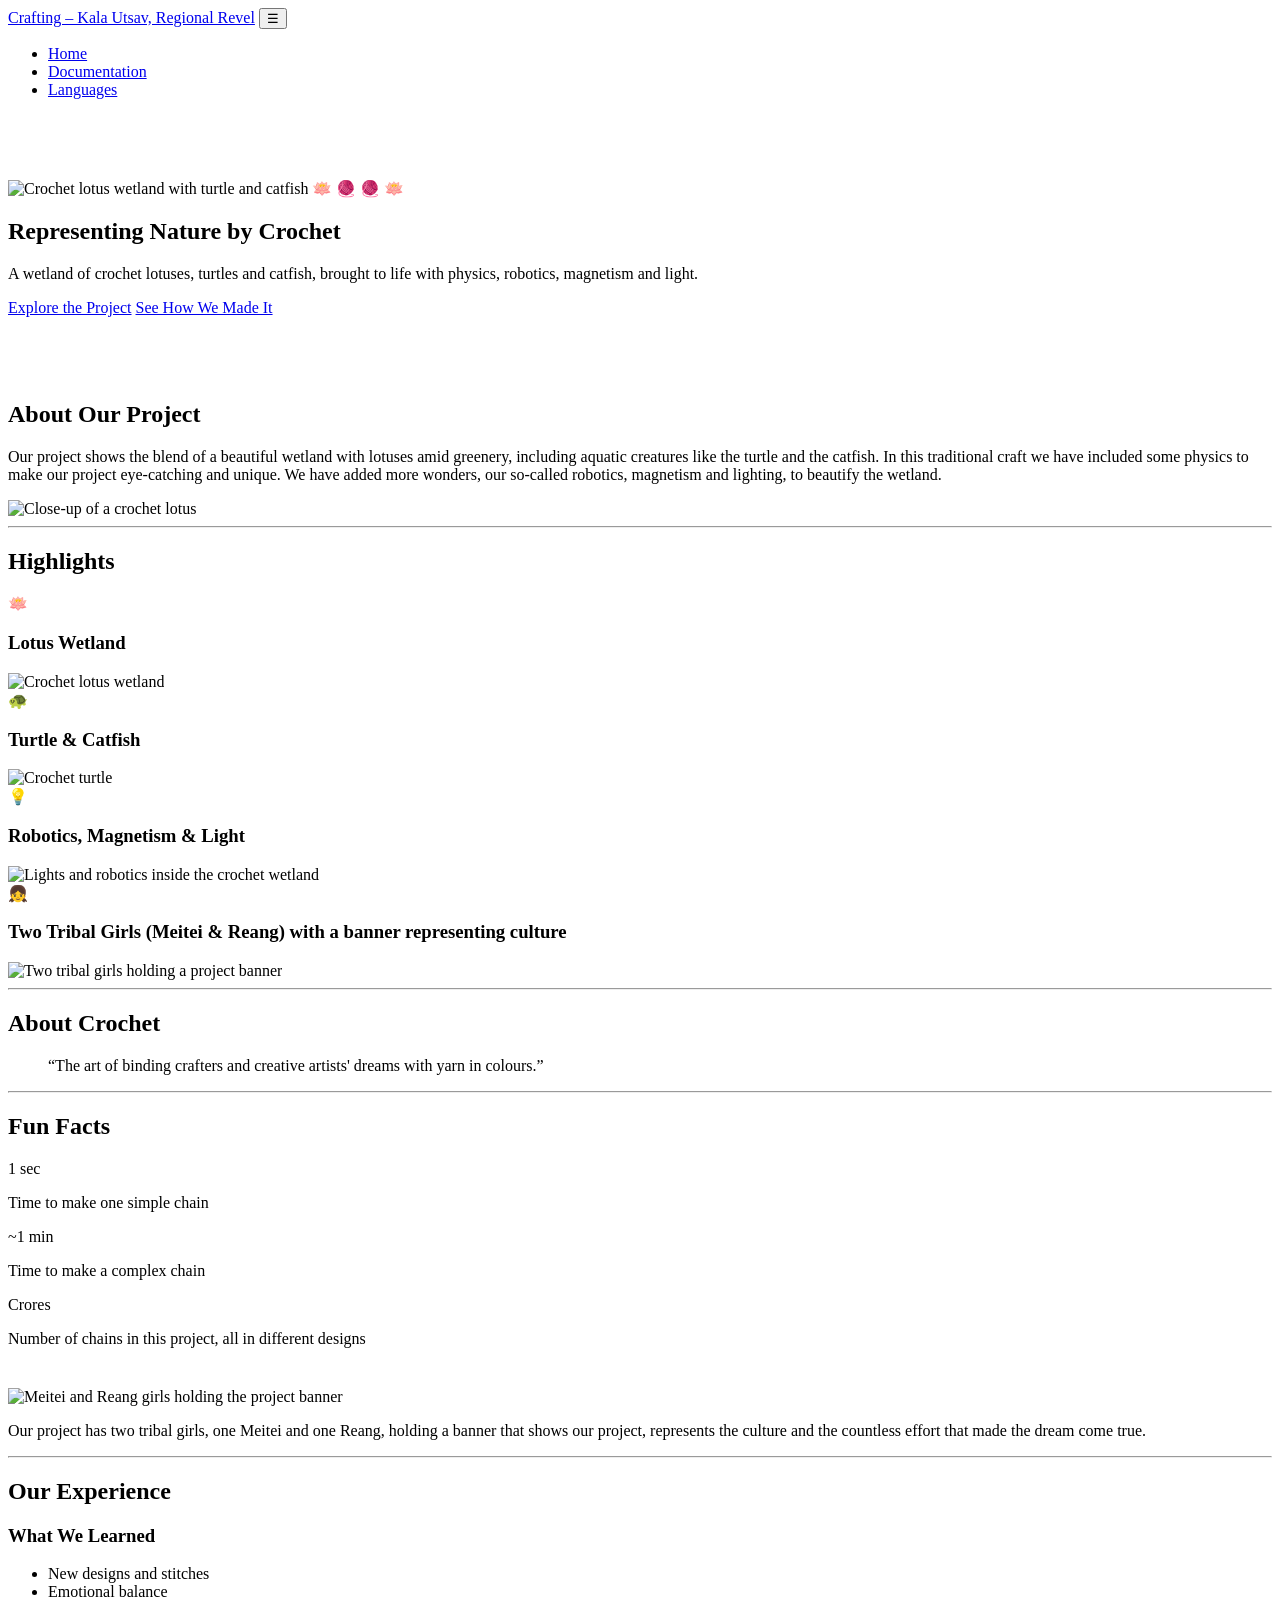
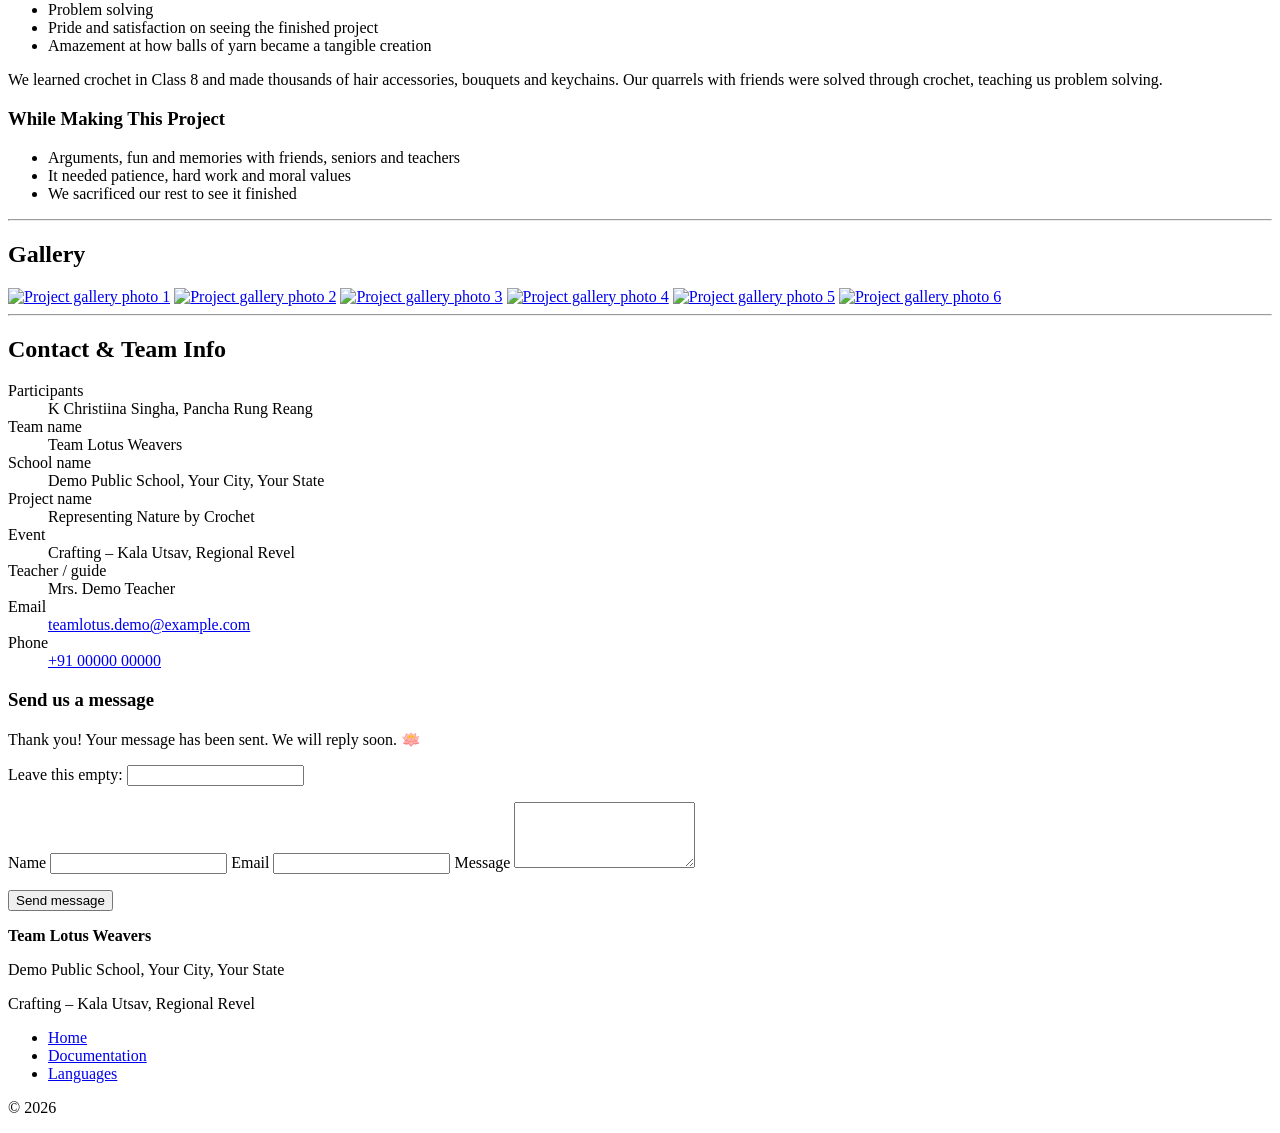
==== index.html @ 89a0bd03 "Create index.html" ====
<!DOCTYPE html>
<html lang="en">
<head>
<meta charset="UTF-8">
<meta name="viewport" content="width=device-width, initial-scale=1">
<title>Representing Nature by Crochet | Kala Utsav, Regional Revel</title>
<meta name="description" content="A wetland of crochet lotuses, turtles and catfish, brought to life with physics, robotics, magnetism and light. A school project for Kala Utsav, Regional Revel.">
<meta property="og:title" content="Representing Nature by Crochet">
<meta property="og:description" content="A crochet wetland brought to life with physics, robotics, magnetism and light.">
<meta property="og:type" content="website">
<meta property="og:image" content="images/hero-main.jpg">
<link rel="icon" href="images/favicon.png">
<link rel="preconnect" href="https://fonts.googleapis.com">
<link rel="preconnect" href="https://fonts.gstatic.com" crossorigin>
<link href="https://fonts.googleapis.com/css2?family=Baloo+2:wght@500;700;800&family=Noto+Sans+Bengali:wght@400;600;700&family=Noto+Sans+Devanagari:wght@400;600;700&family=Poppins:wght@400;600&display=swap" rel="stylesheet">
<link rel="stylesheet" href="css/style.css">
</head>
<body>

<!-- ================= NAVBAR (same on every page) ================= -->
<header class="site-header">
  <nav class="nav container" aria-label="Main">
    <a class="brand" href="index.html">Crafting – Kala Utsav, Regional Revel</a>
    <button class="nav-toggle" aria-label="Toggle menu" aria-expanded="false">&#9776;</button>
    <ul class="nav-links">
      <li><a href="index.html" aria-current="page">Home</a></li>
      <li><a href="documentation.html">Documentation</a></li>
      <li><a href="languages.html">Languages</a></li>
    </ul>
  </nav>
</header>

<main>
<!-- ================= 1. HERO ================= -->
<section class="hero" style="padding:4rem 0">
  <!-- REPLACE IMAGE: put your photo in /images with this same file name -->
  <img src="images/hero-main.jpg" alt="Crochet lotus wetland with turtle and catfish">
  <span class="float" style="top:12%;left:8%" aria-hidden="true">🪷</span>
  <span class="float" style="top:25%;right:10%;animation-delay:-2s" aria-hidden="true">🧶</span>
  <span class="float" style="bottom:12%;left:15%;animation-delay:-4s" aria-hidden="true">🧶</span>
  <span class="float" style="bottom:18%;right:8%;animation-delay:-1s" aria-hidden="true">🪷</span>
  <div class="container">
    <!-- EDIT: headline and subheading -->
    <h1>Representing Nature by Crochet</h1>
    <p>A wetland of crochet lotuses, turtles and catfish, brought to life with physics, robotics, magnetism and light.</p>
    <div class="btn-row">
      <a class="btn" href="#about">Explore the Project</a>
      <a class="btn alt" href="documentation.html">See How We Made It</a>
    </div>
  </div>
</section>

<!-- ================= 2. ABOUT OUR PROJECT ================= -->
<section id="about">
  <div class="container two-col">
    <div class="reveal">
      <h2>About Our Project</h2>
      <p>Our project shows the blend of a beautiful wetland with lotuses amid greenery, including aquatic creatures like the turtle and the catfish. In this traditional craft we have included some physics to make our project eye-catching and unique. We have added more wonders, our so-called robotics, magnetism and lighting, to beautify the wetland.</p>
    </div>
    <div class="reveal">
      <!-- REPLACE IMAGE: put your photo in /images with this same file name -->
      <img class="round-img" src="images/lotus-closeup.jpg" alt="Close-up of a crochet lotus" loading="lazy">
    </div>
  </div>
</section>
<hr class="stitch">

<!-- ================= 3. HIGHLIGHTS ================= -->
<section>
  <div class="container">
    <h2 class="center reveal">Highlights</h2>
    <div class="grid g4">
      <article class="card reveal">
        <div class="icon" aria-hidden="true">🪷</div>
        <h3>Lotus Wetland</h3>
        <!-- REPLACE IMAGE: put your photo in /images with this same file name -->
        <img src="images/lotus-closeup.jpg" alt="Crochet lotus wetland" loading="lazy">
      </article>
      <article class="card reveal">
        <div class="icon" aria-hidden="true">🐢</div>
        <h3>Turtle &amp; Catfish</h3>
        <!-- REPLACE IMAGE: put your photo in /images with this same file name -->
        <img src="images/turtle.jpg" alt="Crochet turtle" loading="lazy">
      </article>
      <article class="card reveal">
        <div class="icon" aria-hidden="true">💡</div>
        <h3>Robotics, Magnetism &amp; Light</h3>
        <!-- REPLACE IMAGE: put your photo in /images with this same file name -->
        <img src="images/lights-robotics.jpg" alt="Lights and robotics inside the crochet wetland" loading="lazy">
      </article>
      <article class="card reveal">
        <div class="icon" aria-hidden="true">👧</div>
        <h3>Two Tribal Girls (Meitei &amp; Reang) with a banner representing culture</h3>
        <!-- REPLACE IMAGE: put your photo in /images with this same file name -->
        <img src="images/tribal-girls-banner.jpg" alt="Two tribal girls holding a project banner" loading="lazy">
      </article>
    </div>
  </div>
</section>
<hr class="stitch">

<!-- ================= 4. ABOUT CROCHET ================= -->
<section>
  <div class="container center reveal">
    <h2>About Crochet</h2>
    <blockquote class="quote">“The art of binding crafters and creative artists' dreams with yarn in colours.”</blockquote>
  </div>
</section>
<hr class="stitch">

<!-- ================= 5. FUN FACTS ================= -->
<section>
  <div class="container">
    <h2 class="center reveal">Fun Facts</h2>
    <div class="grid g3">
      <div class="card fact reveal"><div class="num"><span class="count" data-target="1">1</span> sec</div><p>Time to make one simple chain</p></div>
      <div class="card fact reveal"><div class="num"><span class="count" data-target="1" data-prefix="~">~1</span> min</div><p>Time to make a complex chain</p></div>
      <!-- "Crores" has no digit to count, so the card just fades in -->
      <div class="card fact reveal"><div class="num">Crores</div><p>Number of chains in this project, all in different designs</p></div>
    </div>
    <div class="two-col" style="margin-top:2.5rem">
      <!-- REPLACE IMAGE: put your photo in /images with this same file name -->
      <img class="round-img reveal" src="images/tribal-girls-banner.jpg" alt="Meitei and Reang girls holding the project banner" loading="lazy">
      <p class="reveal">Our project has two tribal girls, one Meitei and one Reang, holding a banner that shows our project, represents the culture and the countless effort that made the dream come true.</p>
    </div>
  </div>
</section>
<hr class="stitch">

<!-- ================= 6. OUR EXPERIENCE ================= -->
<section>
  <div class="container">
    <h2 class="center reveal">Our Experience</h2>
    <div class="grid g2">
      <article class="card reveal">
        <h3>What We Learned</h3>
        <ul class="list">
          <li>New designs and stitches</li>
          <li>Emotional balance</li>
          <li>Problem solving</li>
          <li>Pride and satisfaction on seeing the finished project</li>
          <li>Amazement at how balls of yarn became a tangible creation</li>
        </ul>
        <p>We learned crochet in Class 8 and made thousands of hair accessories, bouquets and keychains. Our quarrels with friends were solved through crochet, teaching us problem solving.</p>
      </article>
      <article class="card reveal">
        <h3>While Making This Project</h3>
        <ul class="list">
          <li>Arguments, fun and memories with friends, seniors and teachers</li>
          <li>It needed patience, hard work and moral values</li>
          <li>We sacrificed our rest to see it finished</li>
        </ul>
      </article>
    </div>
  </div>
</section>
<hr class="stitch">

<!-- ================= 7. GALLERY (click a photo to enlarge) ================= -->
<section id="gallery">
  <div class="container">
    <h2 class="center reveal">Gallery</h2>
    <div class="gallery reveal">
      <!-- REPLACE IMAGE: put your photo in /images with this same file name -->
      <a href="images/gallery-1.jpg" data-lightbox><img src="images/gallery-1.jpg" alt="Project gallery photo 1" loading="lazy"></a>
      <!-- REPLACE IMAGE: put your photo in /images with this same file name -->
      <a href="images/gallery-2.jpg" data-lightbox><img src="images/gallery-2.jpg" alt="Project gallery photo 2" loading="lazy"></a>
      <!-- REPLACE IMAGE: put your photo in /images with this same file name -->
      <a href="images/gallery-3.jpg" data-lightbox><img src="images/gallery-3.jpg" alt="Project gallery photo 3" loading="lazy"></a>
      <!-- REPLACE IMAGE: put your photo in /images with this same file name -->
      <a href="images/gallery-4.jpg" data-lightbox><img src="images/gallery-4.jpg" alt="Project gallery photo 4" loading="lazy"></a>
      <!-- REPLACE IMAGE: put your photo in /images with this same file name -->
      <a href="images/gallery-5.jpg" data-lightbox><img src="images/gallery-5.jpg" alt="Project gallery photo 5" loading="lazy"></a>
      <!-- REPLACE IMAGE: put your photo in /images with this same file name -->
      <a href="images/gallery-6.jpg" data-lightbox><img src="images/gallery-6.jpg" alt="Project gallery photo 6" loading="lazy"></a>
    </div>
  </div>
</section>
<hr class="stitch">

<!-- ================= 8. CONTACT & TEAM INFO ================= -->
<section id="contact">
  <div class="container">
    <h2 class="center reveal">Contact &amp; Team Info</h2>
    <div class="grid g2">
      <div class="card reveal">
        <dl class="info">
          <dt>Participants</dt><dd>K Christiina Singha, Pancha Rung Reang</dd>
          <dt>Team name</dt>
          <!-- CHANGE THIS: your real team name -->
          <dd>Team Lotus Weavers</dd>
          <dt>School name</dt>
          <!-- CHANGE THIS: your real school name, city and state -->
          <dd>Demo Public School, Your City, Your State</dd>
          <dt>Project name</dt><dd>Representing Nature by Crochet</dd>
          <dt>Event</dt><dd>Crafting – Kala Utsav, Regional Revel</dd>
          <dt>Teacher / guide</dt>
          <!-- CHANGE THIS: your real teacher or guide -->
          <dd>Mrs. Demo Teacher</dd>
          <dt>Email</dt>
          <!-- CHANGE THIS: your real email (change both the link and the text) -->
          <dd><a href="mailto:teamlotus.demo@example.com">teamlotus.demo@example.com</a></dd>
          <dt>Phone</dt>
          <!-- CHANGE THIS: your real phone (change both the link and the text) -->
          <dd><a href="tel:+910000000000">+91 00000 00000</a></dd>
        </dl>
      </div>
      <div class="card reveal">
        <h3>Send us a message</h3>
        <div id="form-success" class="success hidden" role="status">Thank you! Your message has been sent. We will reply soon. 🪷</div>
        <!-- Netlify Forms: works automatically after deploying on Netlify -->
        <form name="contact" method="POST" action="index.html?sent=1#contact" data-netlify="true" netlify-honeypot="bot-field">
          <input type="hidden" name="form-name" value="contact">
          <p class="hidden"><label>Leave this empty: <input name="bot-field"></label></p>
          <label for="f-name">Name</label>
          <input id="f-name" name="name" type="text" required>
          <label for="f-email">Email</label>
          <input id="f-email" name="email" type="email" required>
          <label for="f-msg">Message</label>
          <textarea id="f-msg" name="message" rows="4" required></textarea>
          <p><button class="btn" type="submit">Send message</button></p>
        </form>
      </div>
    </div>
  </div>
</section>
</main>

<!-- ================= FOOTER (same on every page) ================= -->
<footer class="site-footer">
  <div class="container">
    <!-- CHANGE THIS: your real team name -->
    <p><strong>Team Lotus Weavers</strong></p>
    <!-- CHANGE THIS: your real school name, city and state -->
    <p>Demo Public School, Your City, Your State</p>
    <p>Crafting – Kala Utsav, Regional Revel</p>
    <ul>
      <li><a href="index.html">Home</a></li>
      <li><a href="documentation.html">Documentation</a></li>
      <li><a href="languages.html">Languages</a></li>
    </ul>
    <p>© 2026</p>
  </div>
</footer>

<script src="js/main.js"></script>
</body>
</html>
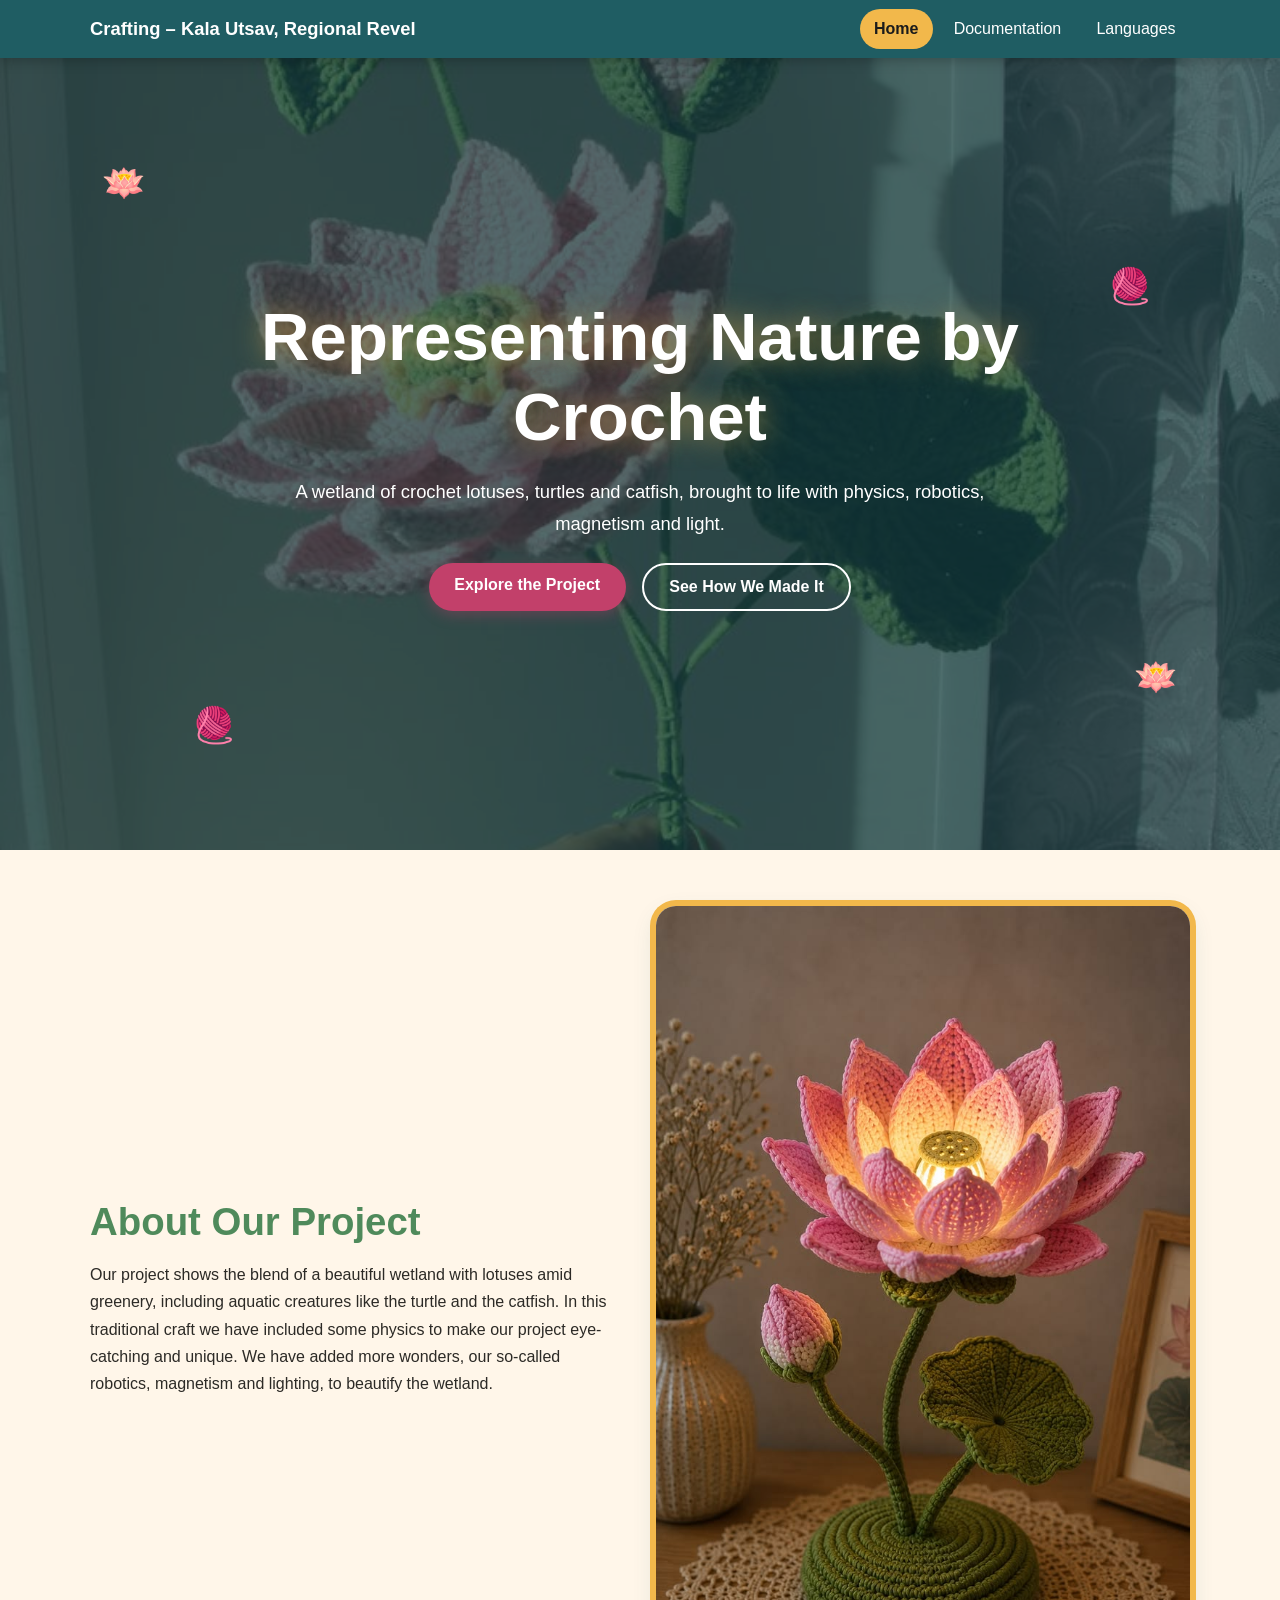
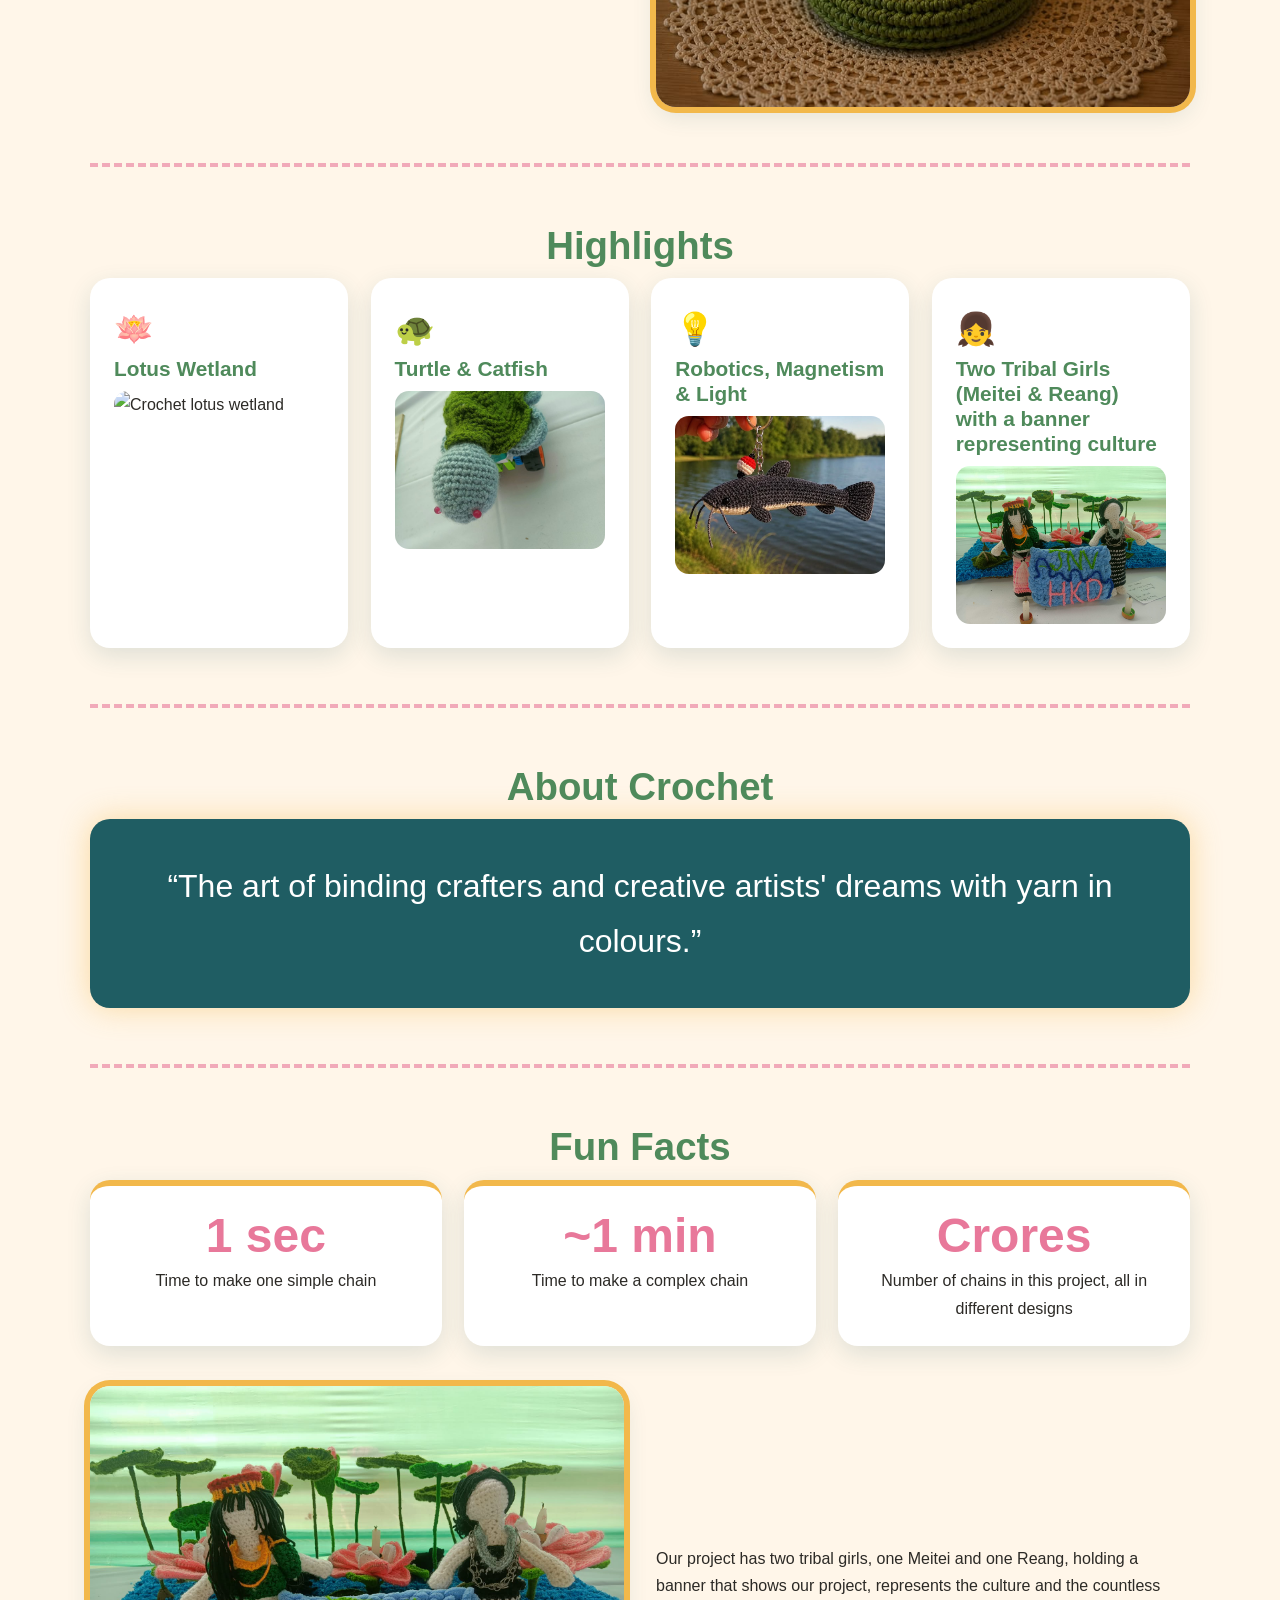
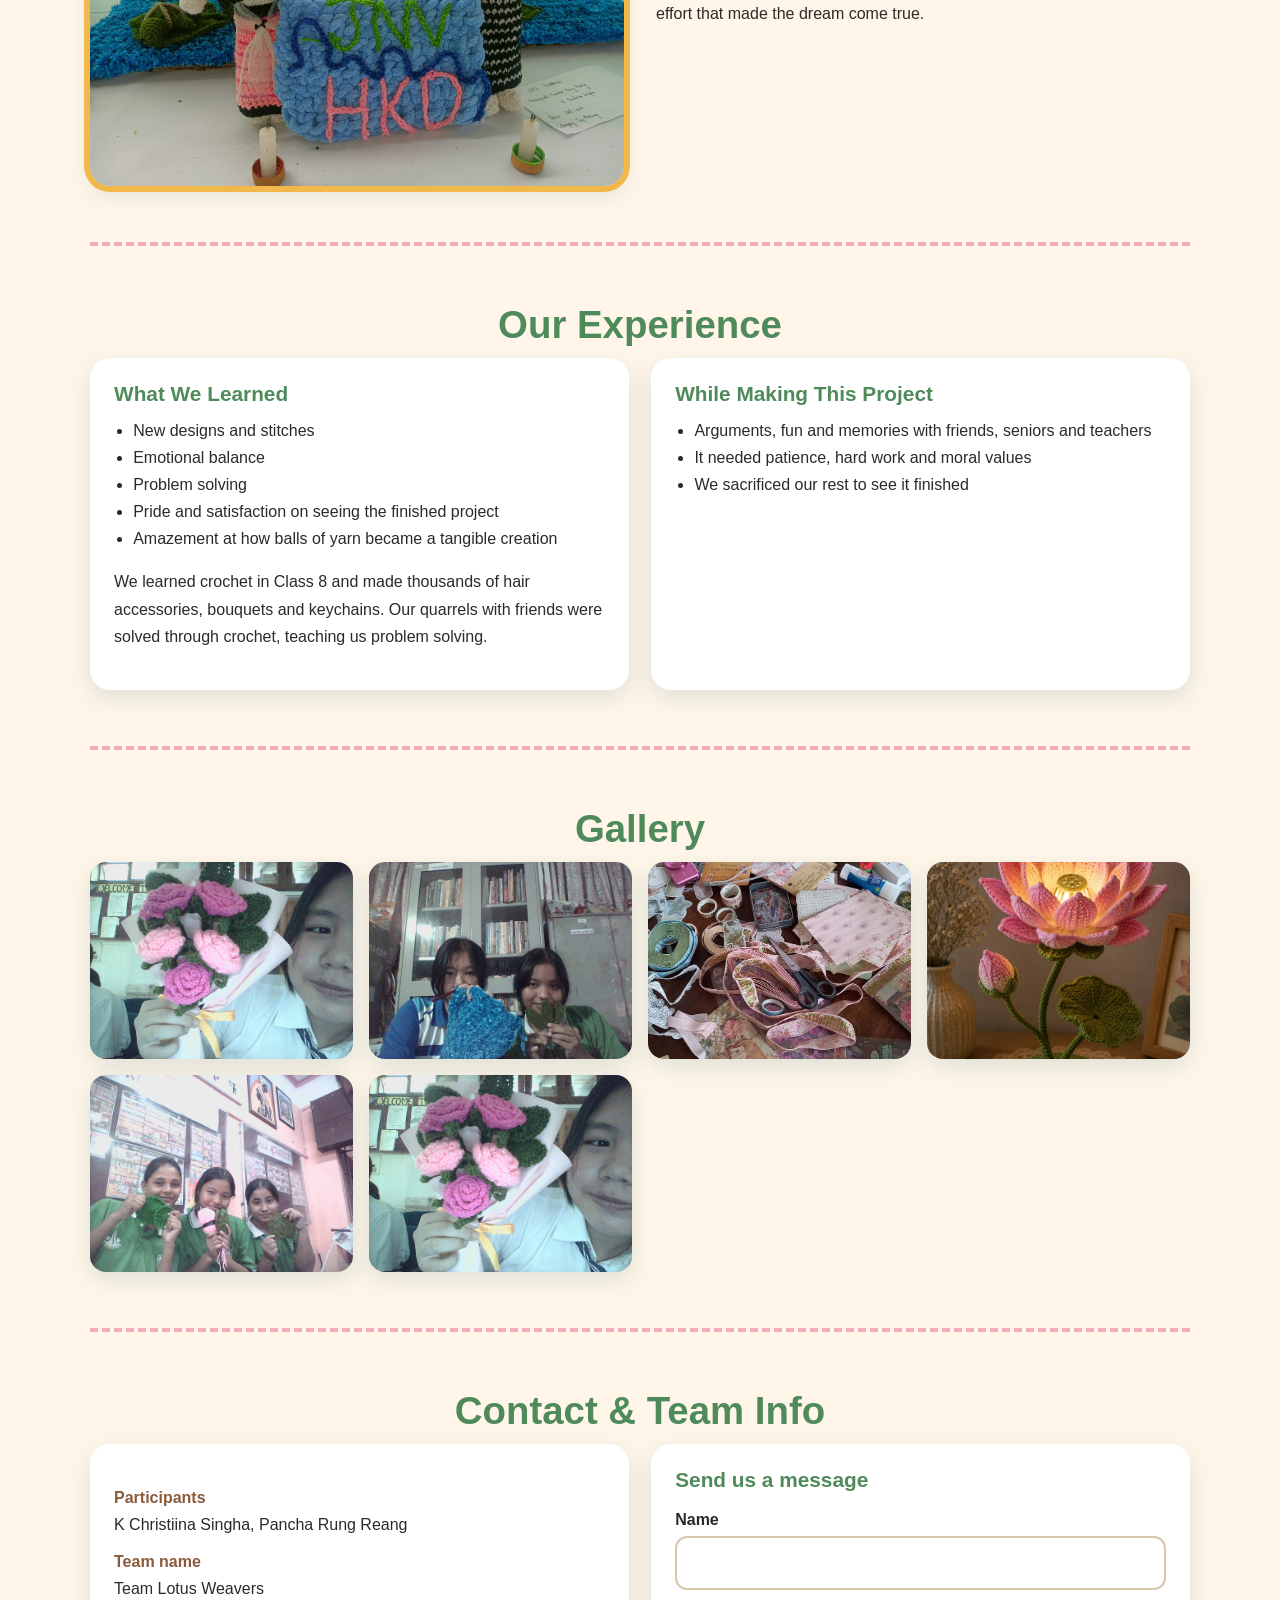
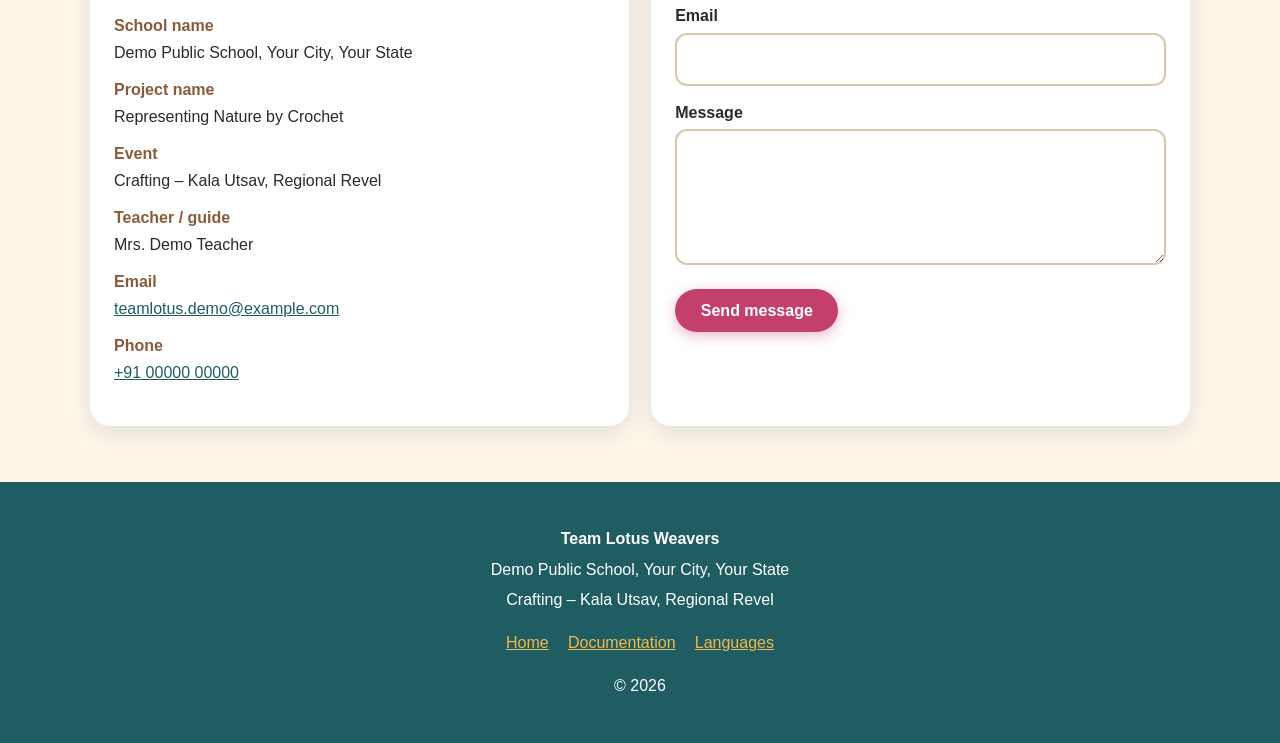
==== commit 7269a44d: "Update index.html" ====
--- a/index.html
+++ b/index.html
@@ -59,7 +59,7 @@
     </div>
     <div class="reveal">
       <!-- REPLACE IMAGE: put your photo in /images with this same file name -->
-      <img class="round-img" src="images/lotus-closeup.jpg" alt="Close-up of a crochet lotus" loading="lazy">
+      <img class="round-img" src="images/gallery-4.jpg" alt="Close-up of a crochet lotus" loading="lazy">
     </div>
   </div>
 </section>
--- a/css/style.css
+++ b/css/style.css
@@ -0,0 +1,209 @@
+/* ==========================================================
+   SHARED STYLESHEET - used by every page.
+   Edit colours in the :root block below to re-theme the site.
+   ========================================================== */
+:root{
+  --lotus-pink:#E8789A; --leaf-green:#4F8A5B; --pond-teal:#1F5D63;
+  --cream:#FFF6E9; --turtle-brown:#8A5A3C; --soft-gold:#F2B84B;
+  --text:#2c2a26; --radius:20px; --shadow:0 8px 24px rgba(31,93,99,.14);
+}
+*{box-sizing:border-box}
+html{scroll-behavior:smooth}
+body{margin:0;font-family:'Poppins',sans-serif;background:var(--cream);color:var(--text);line-height:1.7}
+/* Language pages switch the body font */
+html[lang="hi"] body{font-family:'Noto Sans Devanagari','Poppins',sans-serif}
+html[lang="bn"] body,html[lang="as"] body{font-family:'Noto Sans Bengali','Poppins',sans-serif}
+img{max-width:100%;display:block}
+h1,h2,h3{font-family:'Baloo 2',sans-serif;color:var(--leaf-green);line-height:1.2;margin:0 0 .6rem}
+h2{font-size:clamp(1.7rem,4vw,2.4rem)}
+h3{font-size:1.3rem}
+/* Anchor links stop below the sticky navbar */
+[id]{scroll-margin-top:4.5rem}
+a{color:var(--pond-teal)}
+:focus-visible{outline:3px solid var(--soft-gold);outline-offset:3px}
+.container{width:min(1100px,92%);margin-inline:auto}
+section{padding:3.5rem 0}
+.center{text-align:center}
+
+/* ---------- Navbar ---------- */
+.site-header{position:sticky;top:0;z-index:50;background:var(--pond-teal);box-shadow:0 2px 12px rgba(0,0,0,.25)}
+.nav{display:flex;align-items:center;justify-content:space-between;padding:.5rem 0;gap:1rem;min-height:3.6rem}
+.brand{font-family:'Baloo 2',sans-serif;font-weight:700;font-size:1.15rem;line-height:1.25;color:#fff;text-decoration:none}
+.nav-links{display:flex;gap:.4rem;list-style:none;margin:0;padding:0}
+.nav-links a{color:#fff;text-decoration:none;padding:.4rem .9rem;border-radius:999px;display:block}
+.nav-links a:hover{background:rgba(255,255,255,.15)}
+.nav-links a[aria-current="page"]{background:var(--soft-gold);color:#1b1b1b;font-weight:600}
+.nav-toggle{display:none;background:none;border:2px solid #fff;color:#fff;font-size:1.4rem;border-radius:10px;padding:.1rem .6rem;cursor:pointer}
+@media(max-width:720px){
+  .brand{font-size:.95rem}
+  .nav-toggle{display:block}
+  .nav-links{display:none;position:absolute;top:100%;left:0;right:0;background:var(--pond-teal);flex-direction:column;padding:.6rem 4%}
+  .nav-links.open{display:flex}
+}
+
+/* ---------- Buttons ---------- */
+.btn{display:inline-block;background:#C2406A;color:#fff;text-decoration:none;border:0;font:600 1rem 'Poppins',sans-serif;padding:.8rem 1.6rem;border-radius:999px;cursor:pointer;transition:transform .2s,box-shadow .2s;box-shadow:0 4px 14px rgba(194,64,106,.35)}
+.btn:hover{transform:translateY(-3px);box-shadow:0 8px 20px rgba(194,64,106,.4)}
+.btn.alt{background:transparent;border:2px solid #fff;box-shadow:none}
+
+/* ---------- Hero ---------- */
+.hero{position:relative;min-height:88vh;display:grid;place-items:center;text-align:center;color:#fff;overflow:hidden;padding:4rem 0}
+.hero>img{position:absolute;inset:0;width:100%;height:100%;object-fit:cover}
+.hero::before{content:"";position:absolute;inset:0;background:rgba(18,63,68,.72);z-index:1}
+.hero .container{position:relative;z-index:2;max-width:760px}
+.hero h1{color:#fff;font-size:clamp(2.3rem,7vw,4.2rem);text-shadow:0 0 28px rgba(242,184,75,.55)}
+.hero p{font-size:1.15rem}
+.btn-row{display:flex;gap:1rem;justify-content:center;flex-wrap:wrap;margin-top:1.5rem}
+.float{position:absolute;z-index:2;font-size:2.2rem;animation:bob 6s ease-in-out infinite}
+@keyframes bob{50%{transform:translateY(-18px) rotate(8deg)}}
+
+/* ---------- Layout helpers ---------- */
+.two-col{display:grid;gap:2rem;align-items:center}
+.grid{display:grid;gap:1.4rem}
+@media(min-width:760px){.two-col{grid-template-columns:1fr 1fr}.g2{grid-template-columns:repeat(2,1fr)}.g3{grid-template-columns:repeat(3,1fr)}.g4{grid-template-columns:repeat(2,1fr)}}
+@media(min-width:1000px){.g4{grid-template-columns:repeat(4,1fr)}}
+.card{background:#fff;border-radius:var(--radius);box-shadow:var(--shadow);padding:1.5rem}
+.card img{border-radius:14px;width:100%;aspect-ratio:4/3;object-fit:cover}
+.round-img{border-radius:var(--radius);box-shadow:0 0 0 6px var(--soft-gold),var(--shadow);width:100%}
+.icon{font-size:2rem}
+.stitch{border:0;border-top:4px dashed var(--lotus-pink);width:min(1100px,92%);margin:0 auto;opacity:.6}
+
+/* ---------- Quote & facts ---------- */
+.quote{background:var(--pond-teal);color:#fff;border-radius:var(--radius);padding:2.5rem 1.5rem;font-family:'Baloo 2',sans-serif;font-size:clamp(1.3rem,3.5vw,2rem);box-shadow:0 0 30px rgba(242,184,75,.45);margin:0}
+.fact{text-align:center;border-top:6px solid var(--soft-gold)}
+.fact .num{font-family:'Baloo 2',sans-serif;font-size:3rem;font-weight:800;color:var(--lotus-pink);line-height:1.1}
+.fact p{margin:.3rem 0 0}
+.list{padding-left:1.2rem;margin:0}
+
+/* ---------- Gallery & lightbox ---------- */
+.gallery{display:grid;gap:1rem;grid-template-columns:repeat(auto-fill,minmax(240px,1fr))}
+.gallery a{display:block;overflow:hidden;border-radius:16px;box-shadow:var(--shadow)}
+.gallery img{width:100%;aspect-ratio:4/3;object-fit:cover;transition:transform .4s}
+.gallery a:hover img,.gallery a:focus-visible img{transform:scale(1.1)}
+.lightbox{position:fixed;inset:0;background:rgba(10,40,44,.92);display:none;place-items:center;z-index:100;padding:1rem}
+.lightbox.open{display:grid}
+.lightbox img{max-height:85vh;border-radius:12px}
+.lightbox button{position:absolute;top:1rem;right:1rem;font-size:1.6rem;background:var(--soft-gold);border:0;border-radius:50%;width:2.8rem;height:2.8rem;cursor:pointer}
+
+/* ---------- Contact ---------- */
+.info dt{font-weight:600;color:var(--turtle-brown);margin-top:.6rem}
+.info dd{margin:0}
+form label{display:block;font-weight:600;margin:.8rem 0 .2rem}
+form input,form textarea{width:100%;padding:.7rem;border:2px solid #d8c7ad;border-radius:12px;font:inherit}
+.hidden{display:none}
+.success{background:#e3f3e6;border-left:6px solid var(--leaf-green);padding:.8rem 1rem;border-radius:10px;margin-bottom:1rem}
+
+/* ---------- Footer ---------- */
+.site-footer{background:var(--pond-teal);color:#fff;text-align:center;padding:2.5rem 0}
+.site-footer a{color:var(--soft-gold)}
+.site-footer ul{list-style:none;display:flex;gap:1.2rem;justify-content:center;padding:0;flex-wrap:wrap}
+.site-footer p{margin:.2rem 0}
+
+/* ---------- Scroll reveal (JS adds .in) ---------- */
+.reveal{opacity:0;transform:translateY(26px);transition:opacity .7s,transform .7s}
+.reveal.in{opacity:1;transform:none}
+@media(prefers-reduced-motion:reduce){
+  html{scroll-behavior:auto}
+  .reveal{opacity:1;transform:none;transition:none}
+  .float{animation:none}
+  *{transition-duration:.01ms!important}
+}
+
+/* ==========================================================
+   DOCUMENTATION PAGE ADDITIONS (flow, icon grid, timeline,
+   accordion, profiles). Everything else is shared above.
+   ========================================================== */
+.hero.small{min-height:42vh}
+.hero.small h1{font-size:clamp(2rem,5.5vw,3.2rem)}
+.lead{max-width:760px;margin:0 auto 1.5rem;text-align:center}
+
+/* Flow diagram: A + B + C + D = result */
+.flow{display:flex;flex-wrap:wrap;gap:.8rem;align-items:center;justify-content:center}
+.flow-box{background:#fff;border:3px solid var(--lotus-pink);border-radius:var(--radius);padding:.8rem 1.2rem;font-weight:600;text-align:center;box-shadow:var(--shadow)}
+.flow-op{font-family:'Baloo 2',sans-serif;font-size:2rem;font-weight:700;color:var(--turtle-brown)}
+.flow-result{background:var(--pond-teal);color:#fff;border-color:var(--soft-gold);box-shadow:0 0 22px rgba(242,184,75,.6)}
+
+/* Materials icon grid */
+.icon-grid{list-style:none;margin:0;padding:0;display:grid;gap:1rem;grid-template-columns:repeat(auto-fill,minmax(150px,1fr))}
+.icon-grid li{background:#fff;border-radius:var(--radius);box-shadow:var(--shadow);padding:1rem;text-align:center;font-weight:600}
+.icon-grid .icon{display:block;margin-bottom:.3rem}
+
+/* Vertical timeline with a stitched (dashed) thread */
+.timeline{list-style:none;margin:0;padding:0;position:relative}
+.timeline::before{content:"";position:absolute;left:20px;top:0;bottom:0;border-left:4px dashed var(--lotus-pink)}
+.step{position:relative;padding-left:56px;margin-bottom:2rem}
+.step::before{content:"";position:absolute;left:10px;top:1.4rem;width:24px;height:24px;border-radius:50%;background:var(--soft-gold);border:4px solid var(--cream);box-shadow:0 0 12px var(--soft-gold)}
+.step-head{display:flex;align-items:center;gap:.8rem;margin-bottom:.4rem}
+.step-head h3{margin:0}
+.step-num{flex:none;display:grid;place-items:center;width:2.4rem;height:2.4rem;border-radius:50%;background:#C2406A;color:#fff;font:700 1.1rem 'Baloo 2',sans-serif}
+.step .card img{margin-top:.8rem}
+@media(min-width:800px){
+  .timeline::before{left:50%;margin-left:-2px}
+  .step{width:50%;padding:0 3rem 0 0}
+  .step:nth-child(even){margin-left:50%;padding:0 0 0 3rem}
+  .step::before{left:auto;right:-12px}
+  .step:nth-child(even)::before{right:auto;left:-12px}
+}
+
+/* Accordion (native <details>, keyboard friendly) */
+.acc{background:#fff;border-radius:var(--radius);box-shadow:var(--shadow);margin-bottom:.8rem;overflow:hidden}
+.acc summary{cursor:pointer;padding:1rem 1.3rem;font:700 1.15rem 'Baloo 2',sans-serif;color:var(--pond-teal);list-style:none;display:flex;justify-content:space-between;gap:1rem}
+.acc summary::-webkit-details-marker{display:none}
+.acc summary::after{content:"+";font-size:1.5rem;color:var(--lotus-pink);line-height:1}
+.acc[open] summary::after{content:"\2212"}
+.acc[open]{border-left:6px solid var(--soft-gold)}
+.acc p{margin:0;padding:0 1.3rem 1.2rem}
+
+/* Team: captions, profiles, avatars */
+.gallery figcaption{text-align:center;font-size:.9rem;margin-top:.4rem}
+.card.profile{text-align:center}
+.card.profile img{width:160px;aspect-ratio:1;border-radius:50%;object-fit:cover;margin:0 auto 1rem;box-shadow:0 0 0 5px var(--soft-gold)}
+.role{color:var(--turtle-brown);font-weight:600;margin:0 0 .4rem}
+.avatars{display:flex;flex-wrap:wrap;gap:1.5rem;justify-content:center;margin-top:1rem}
+.avatar{text-align:center;font-size:.9rem}
+.avatar span{display:grid;place-items:center;width:72px;height:72px;margin:0 auto .3rem;border-radius:50%;background:var(--soft-gold);font-size:2rem}
+.thanks{background:#fff;border-radius:var(--radius);box-shadow:var(--shadow);border-top:6px solid var(--lotus-pink);padding:1.8rem;max-width:760px;margin:0 auto;text-align:center}
+
+/* ==========================================================
+   LANGUAGES PAGE ADDITIONS
+   ========================================================== */
+/* Lets any element switch font with a lang="" attribute */
+[lang="hi"]{font-family:'Noto Sans Devanagari','Poppins',sans-serif}
+[lang="bn"],[lang="as"]{font-family:'Noto Sans Bengali','Poppins',sans-serif}
+.hero-sub p{margin:.2rem 0;font-size:1.05rem}
+.lang-card{position:relative;text-align:center;padding:2.2rem 1.5rem;border-top:6px solid var(--lotus-pink);transition:transform .25s,box-shadow .25s}
+.lang-card:hover,.lang-card:focus-within{transform:translateY(-10px);box-shadow:0 14px 32px rgba(31,93,99,.25),0 0 22px rgba(242,184,75,.5)}
+.lang-card .deco{position:absolute;top:.8rem;right:1rem;font-size:1.6rem;opacity:.8}
+.lang-card h2{font-size:clamp(2rem,5vw,2.8rem);margin:.4rem 0 0}
+.lang-card .sub{color:var(--turtle-brown);font-weight:600;margin:0 0 1.2rem}
+
+/* ==========================================================
+   LANGUAGE SWITCHER (used on the /lang/ pages)
+   Fixed in the top-right corner, just under the navbar.
+   ========================================================== */
+.lang-switch{position:fixed;top:4rem;right:.8rem;z-index:40;display:flex;gap:.2rem;background:#fff;border-radius:999px;padding:.25rem;box-shadow:var(--shadow);border:2px solid var(--soft-gold)}
+.lang-switch a{text-decoration:none;color:var(--pond-teal);font-weight:600;font-size:.85rem;padding:.25rem .7rem;border-radius:999px}
+.lang-switch a:hover{background:var(--cream)}
+.lang-switch a[aria-current="true"]{background:var(--pond-teal);color:#fff}
+
+/* ==========================================================
+   HINDI PAGE: Noto Sans Devanagari everywhere, roomier lines
+   ========================================================== */
+html[lang="hi"] body{line-height:1.8}
+html[lang="hi"] h1,html[lang="hi"] h2,html[lang="hi"] h3,html[lang="hi"] .brand,html[lang="hi"] .btn,
+html[lang="hi"] .quote,html[lang="hi"] .fact .num,html[lang="hi"] .step-num,html[lang="hi"] form,
+html[lang="hi"] .lang-switch a[lang="hi"]{font-family:'Noto Sans Devanagari','Poppins',sans-serif}
+
+/* ==========================================================
+   BENGALI PAGE: Noto Sans Bengali everywhere, roomier lines
+   ========================================================== */
+html[lang="bn"] body{line-height:1.8}
+html[lang="bn"] h1,html[lang="bn"] h2,html[lang="bn"] h3,html[lang="bn"] .brand,html[lang="bn"] .btn,
+html[lang="bn"] .quote,html[lang="bn"] .fact .num,html[lang="bn"] .step-num,html[lang="bn"] form{font-family:'Noto Sans Bengali','Poppins',sans-serif}
+
+/* ==========================================================
+   ASSAMESE PAGE: Noto Sans Bengali (covers the Assamese script)
+   ========================================================== */
+html[lang="as"] body{line-height:1.8}
+html[lang="as"] h1,html[lang="as"] h2,html[lang="as"] h3,html[lang="as"] .brand,html[lang="as"] .btn,
+html[lang="as"] .quote,html[lang="as"] .fact .num,html[lang="as"] .step-num,html[lang="as"] form{font-family:'Noto Sans Bengali','Poppins',sans-serif}
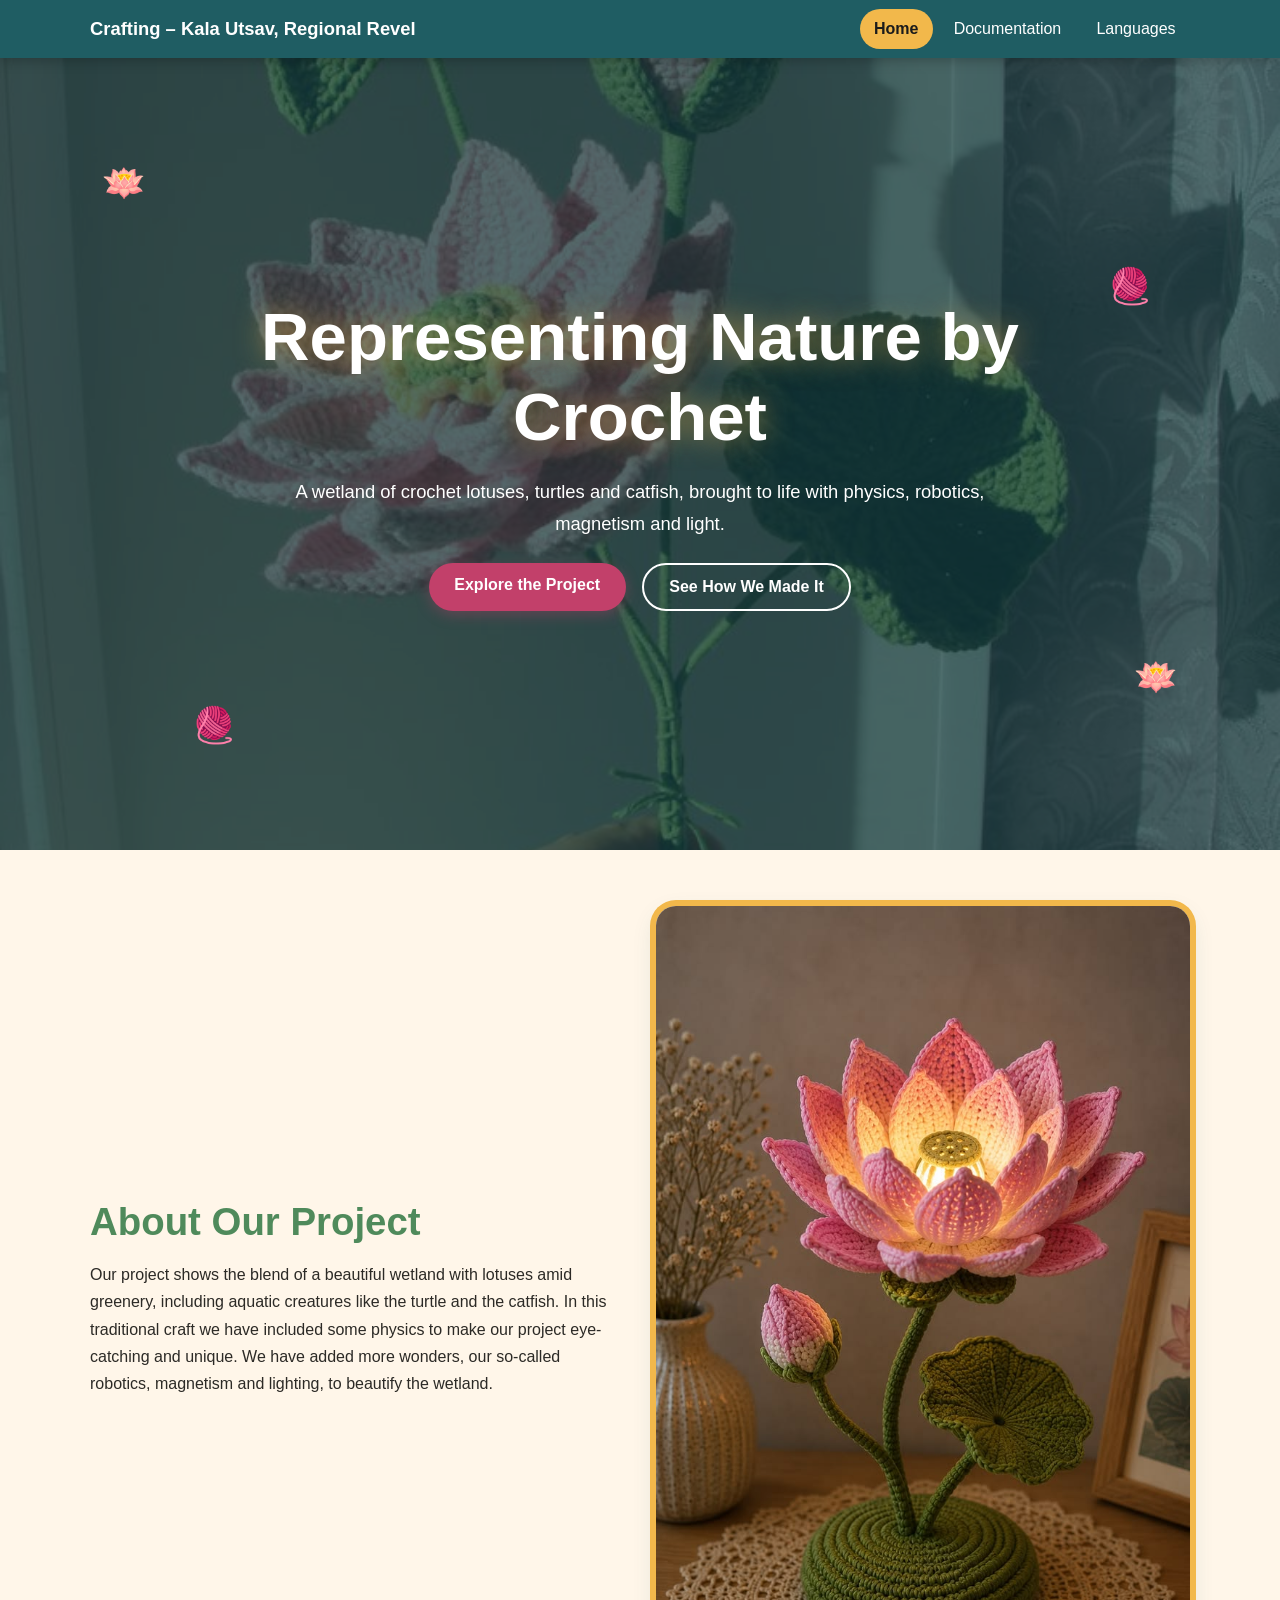
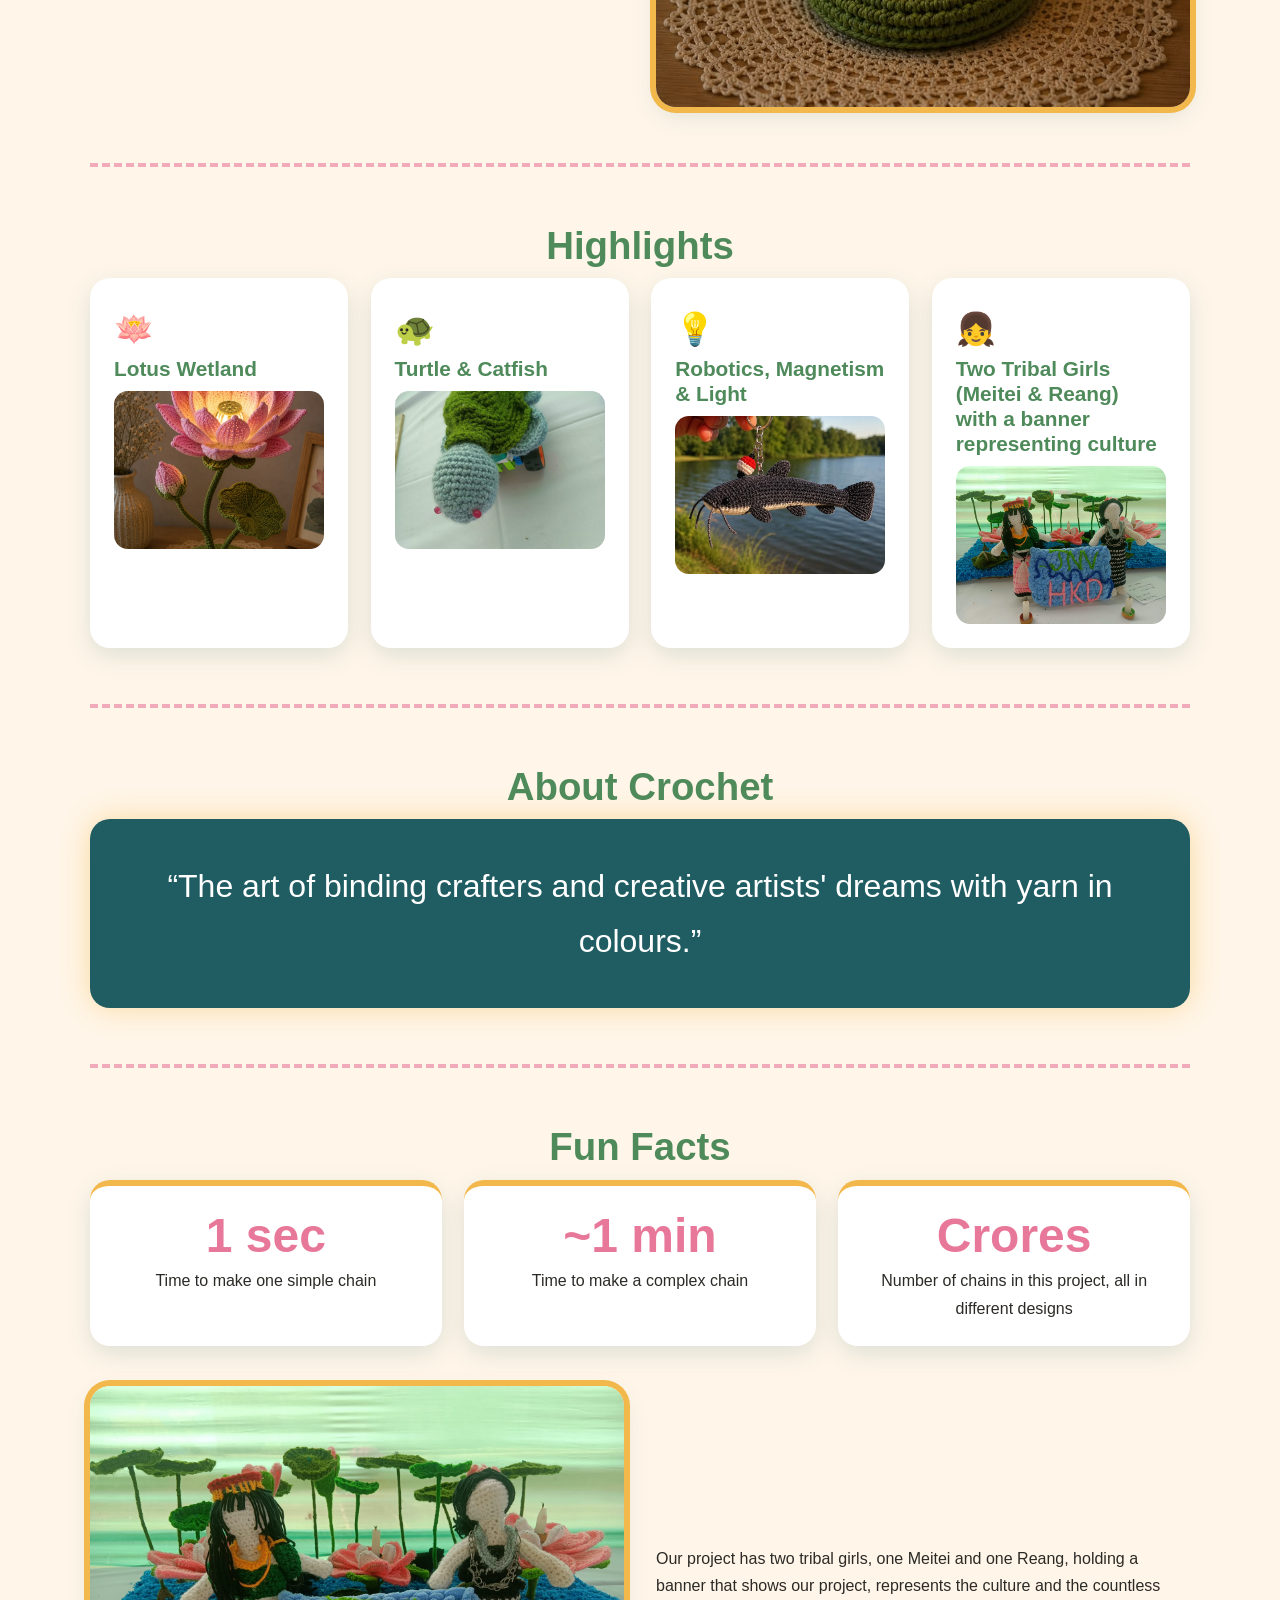
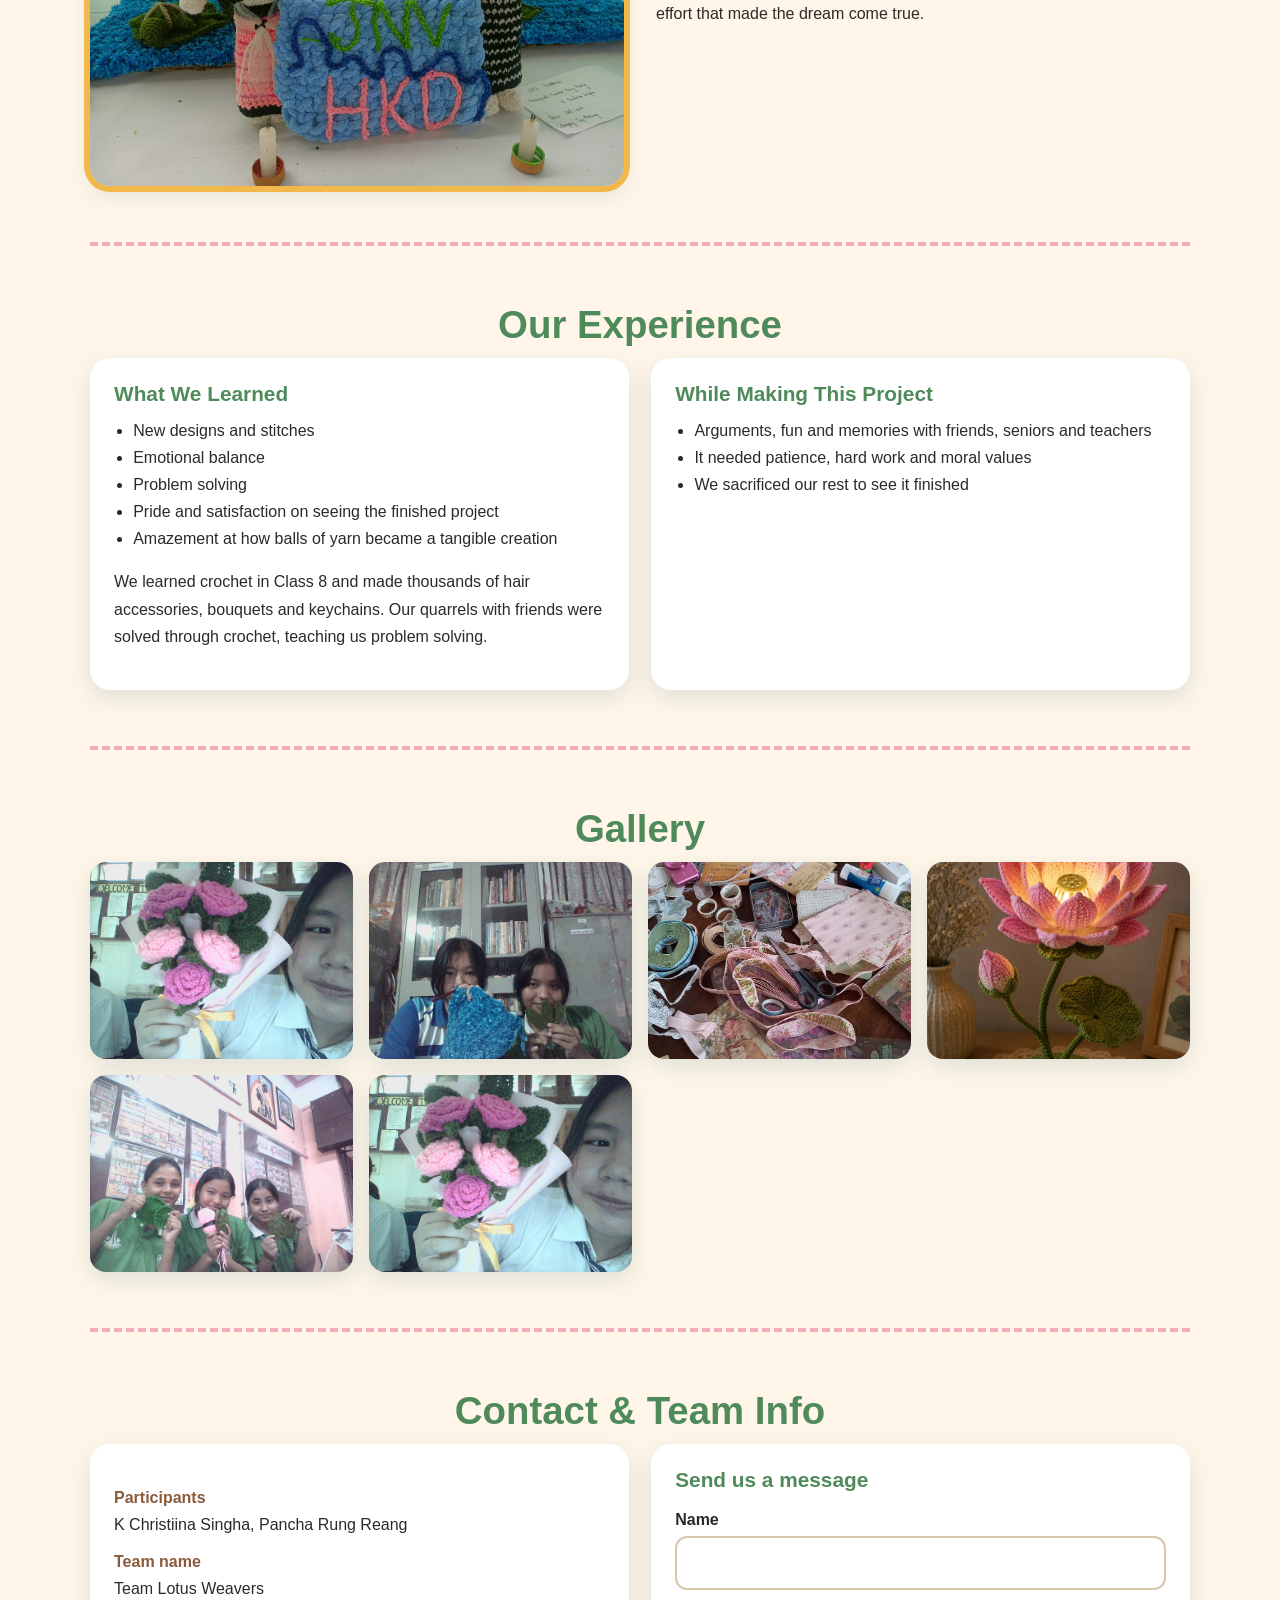
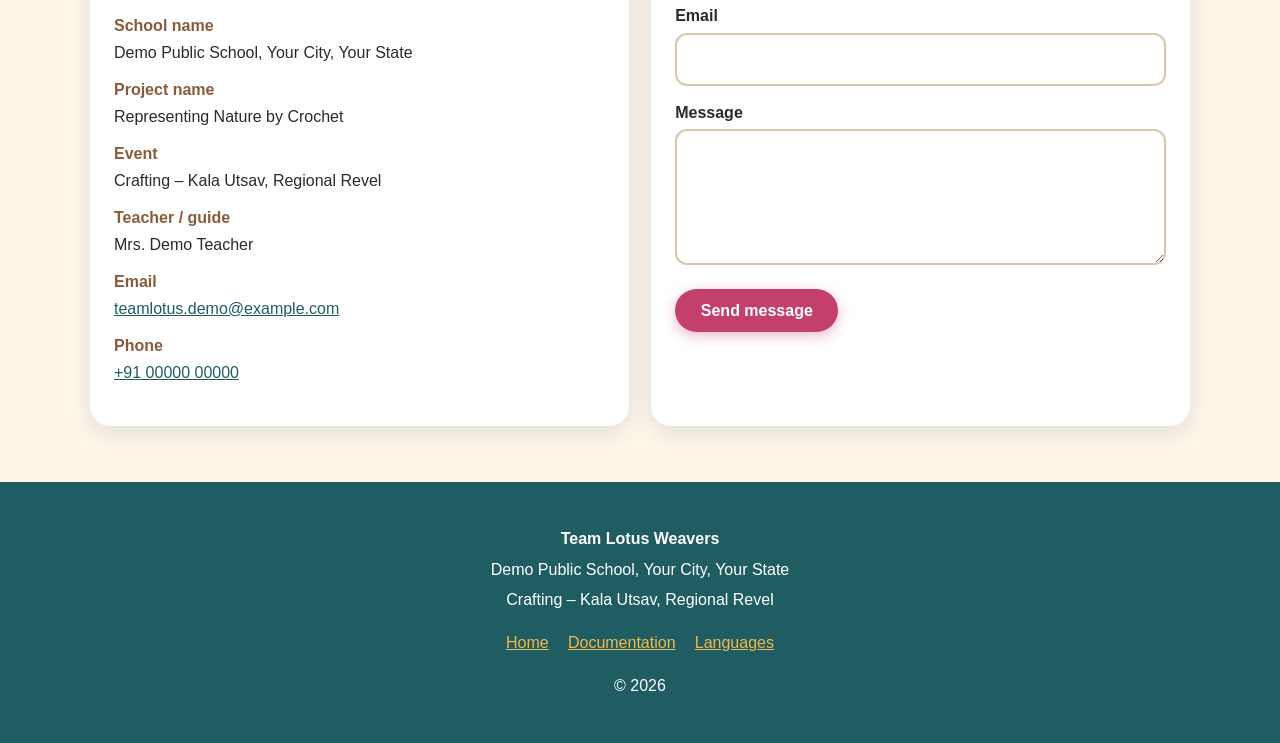
==== commit 14cc3113: "Update index.html" ====
--- a/index.html
+++ b/index.html
@@ -74,7 +74,7 @@
         <div class="icon" aria-hidden="true">🪷</div>
         <h3>Lotus Wetland</h3>
         <!-- REPLACE IMAGE: put your photo in /images with this same file name -->
-        <img src="images/lotus-closeup.jpg" alt="Crochet lotus wetland" loading="lazy">
+        <img src="images/gallery-4.jpg" alt="Crochet lotus wetland" loading="lazy">
       </article>
       <article class="card reveal">
         <div class="icon" aria-hidden="true">🐢</div>
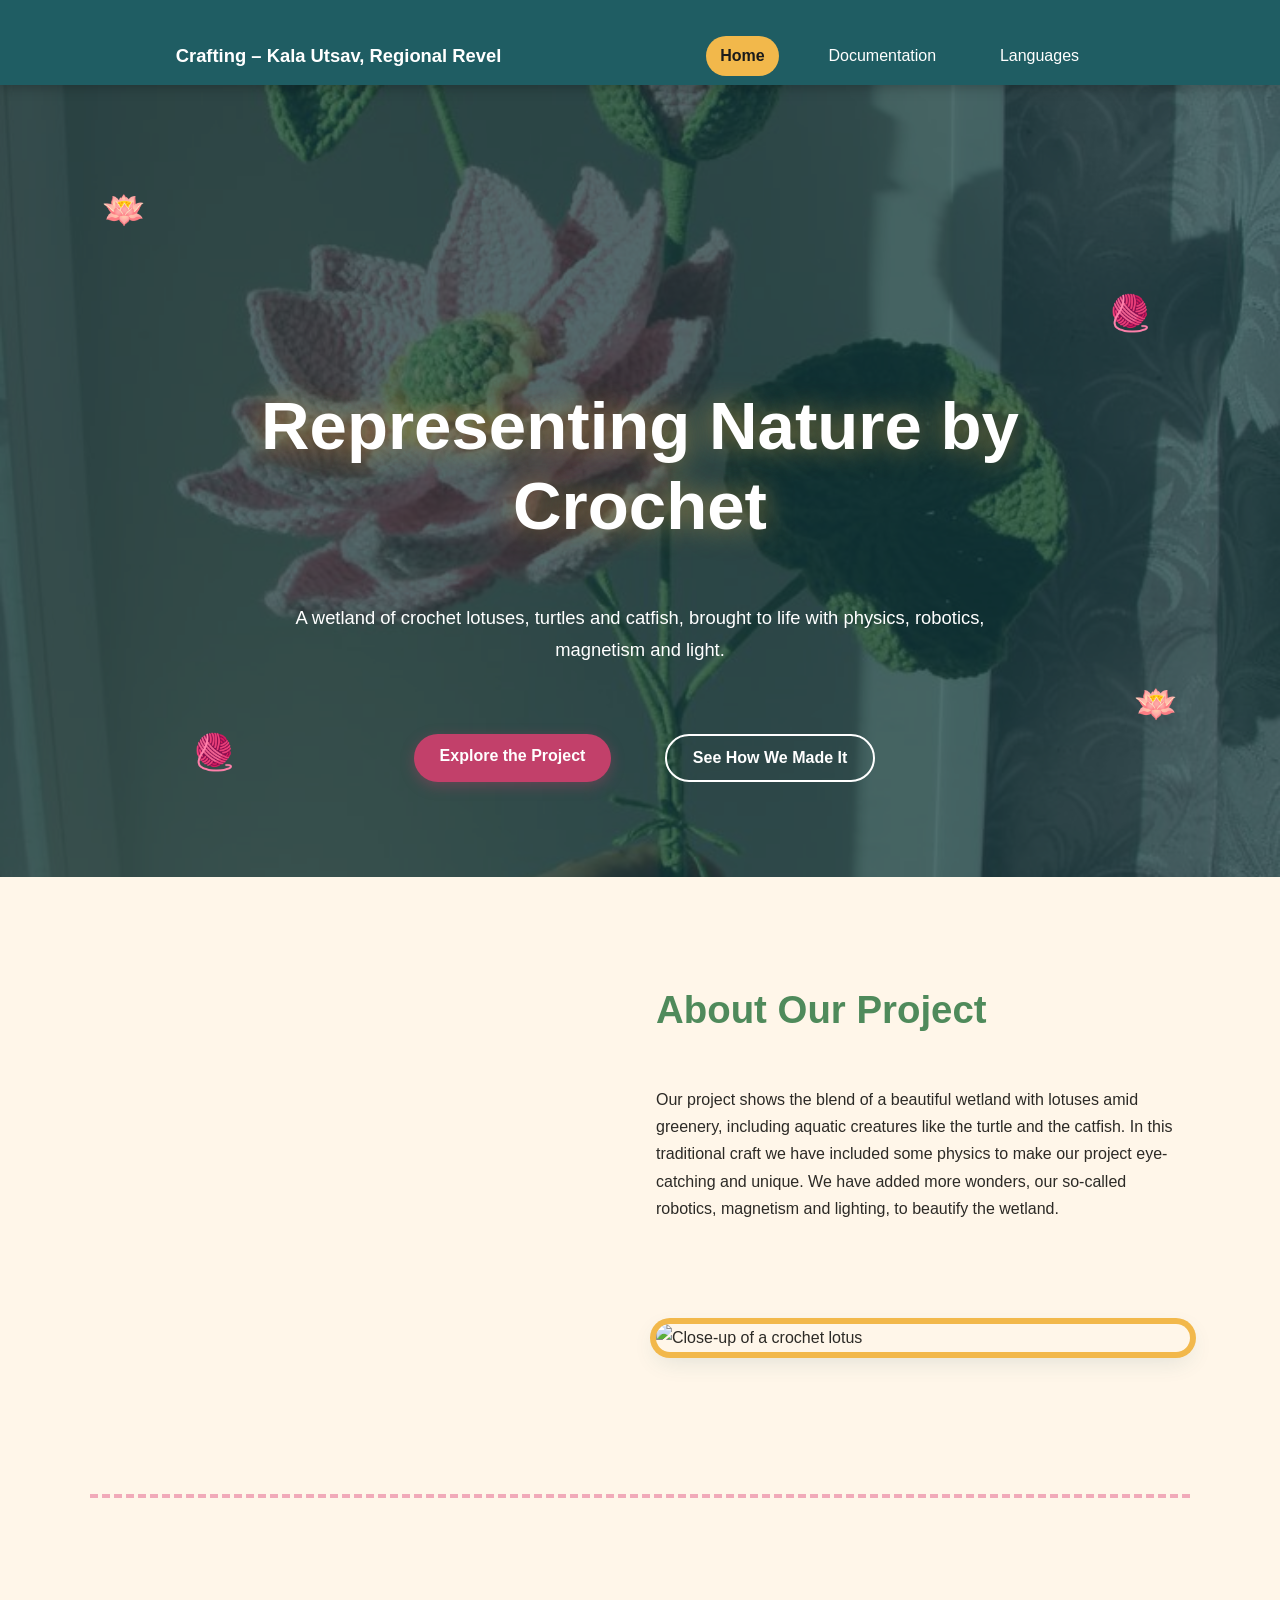
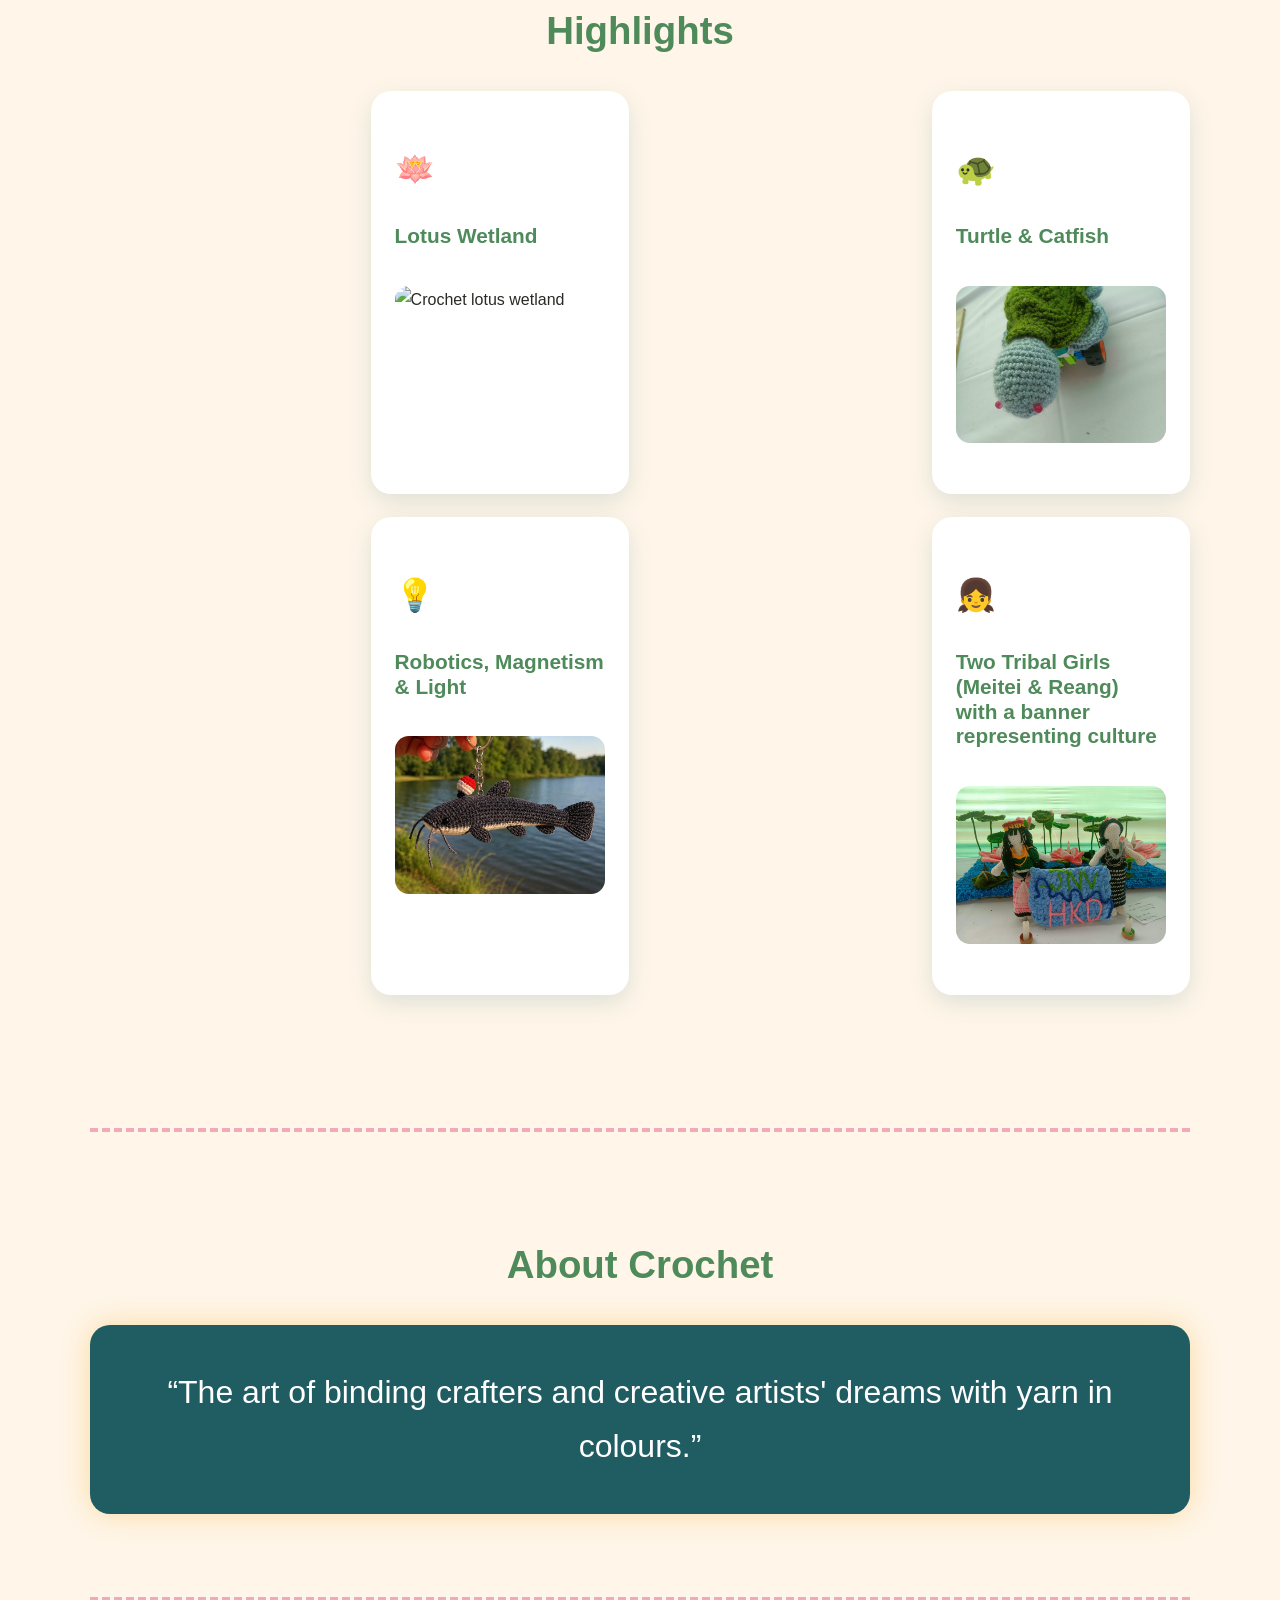
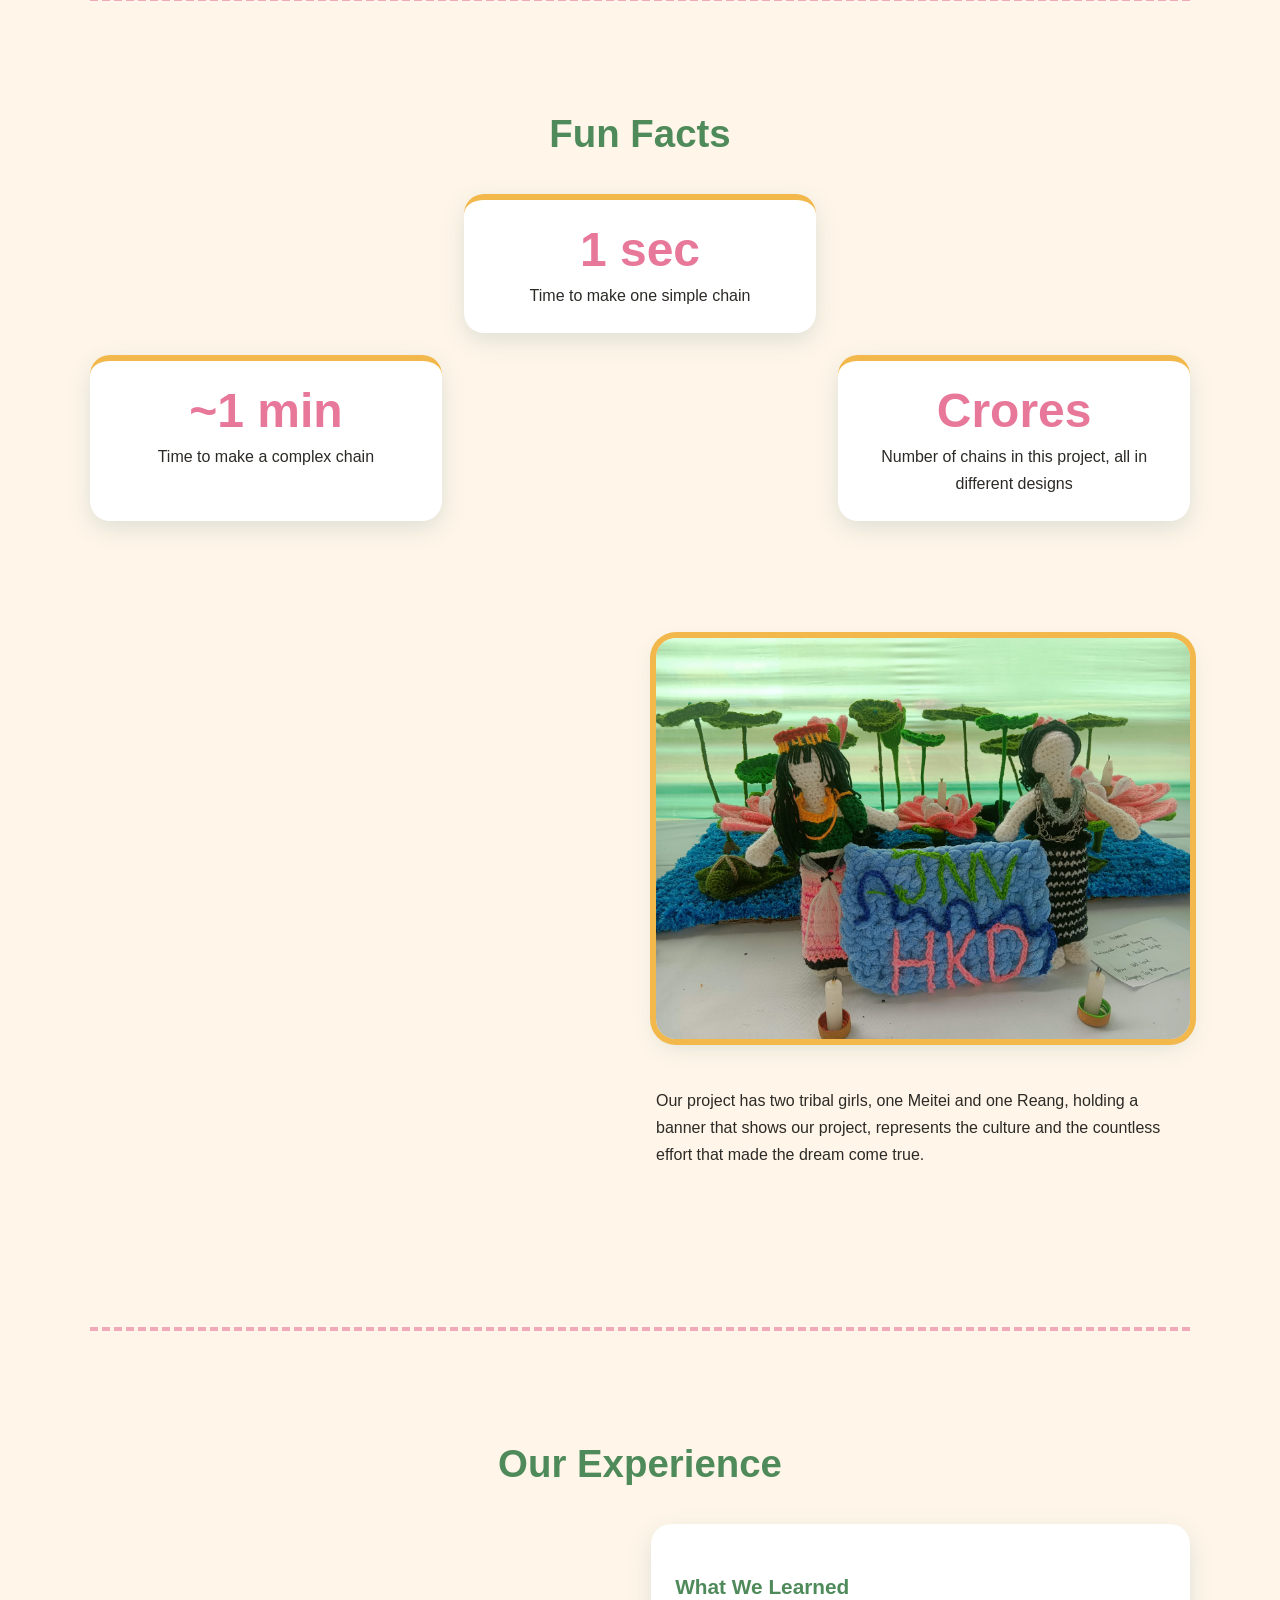
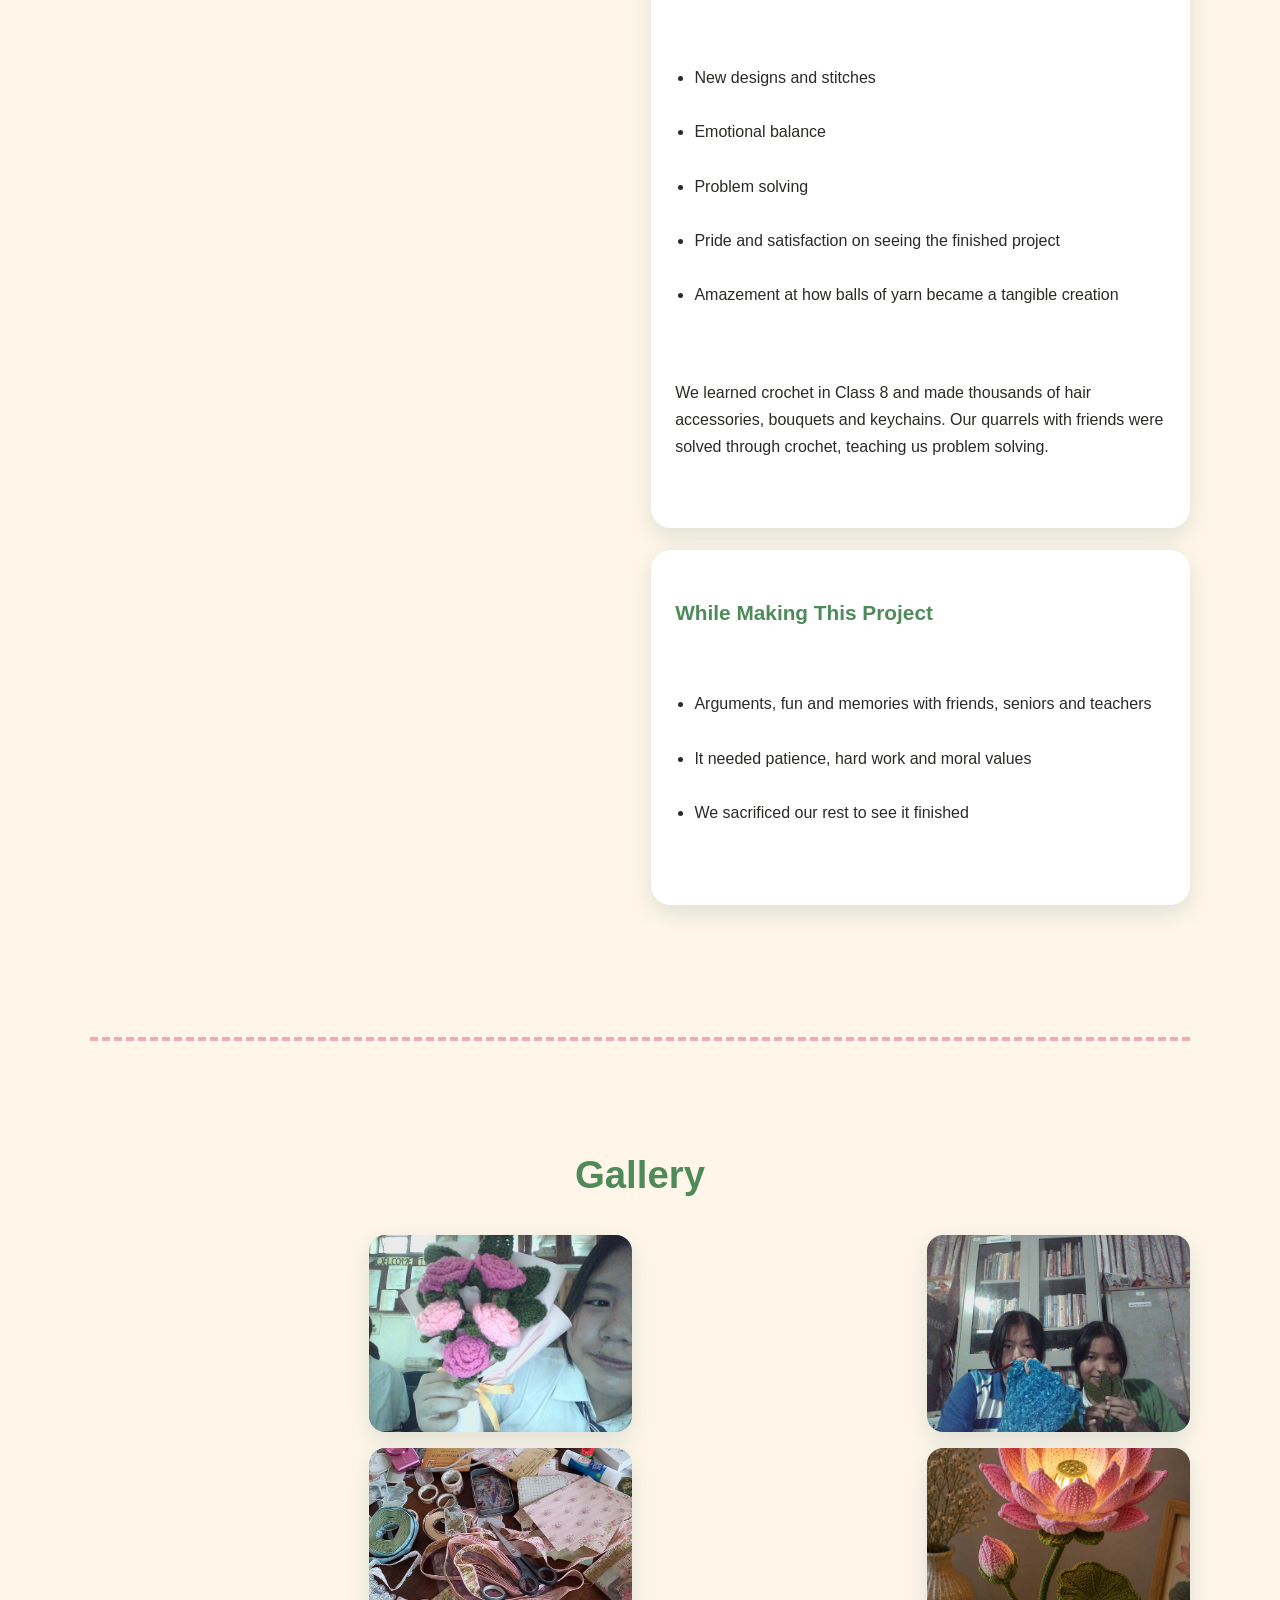
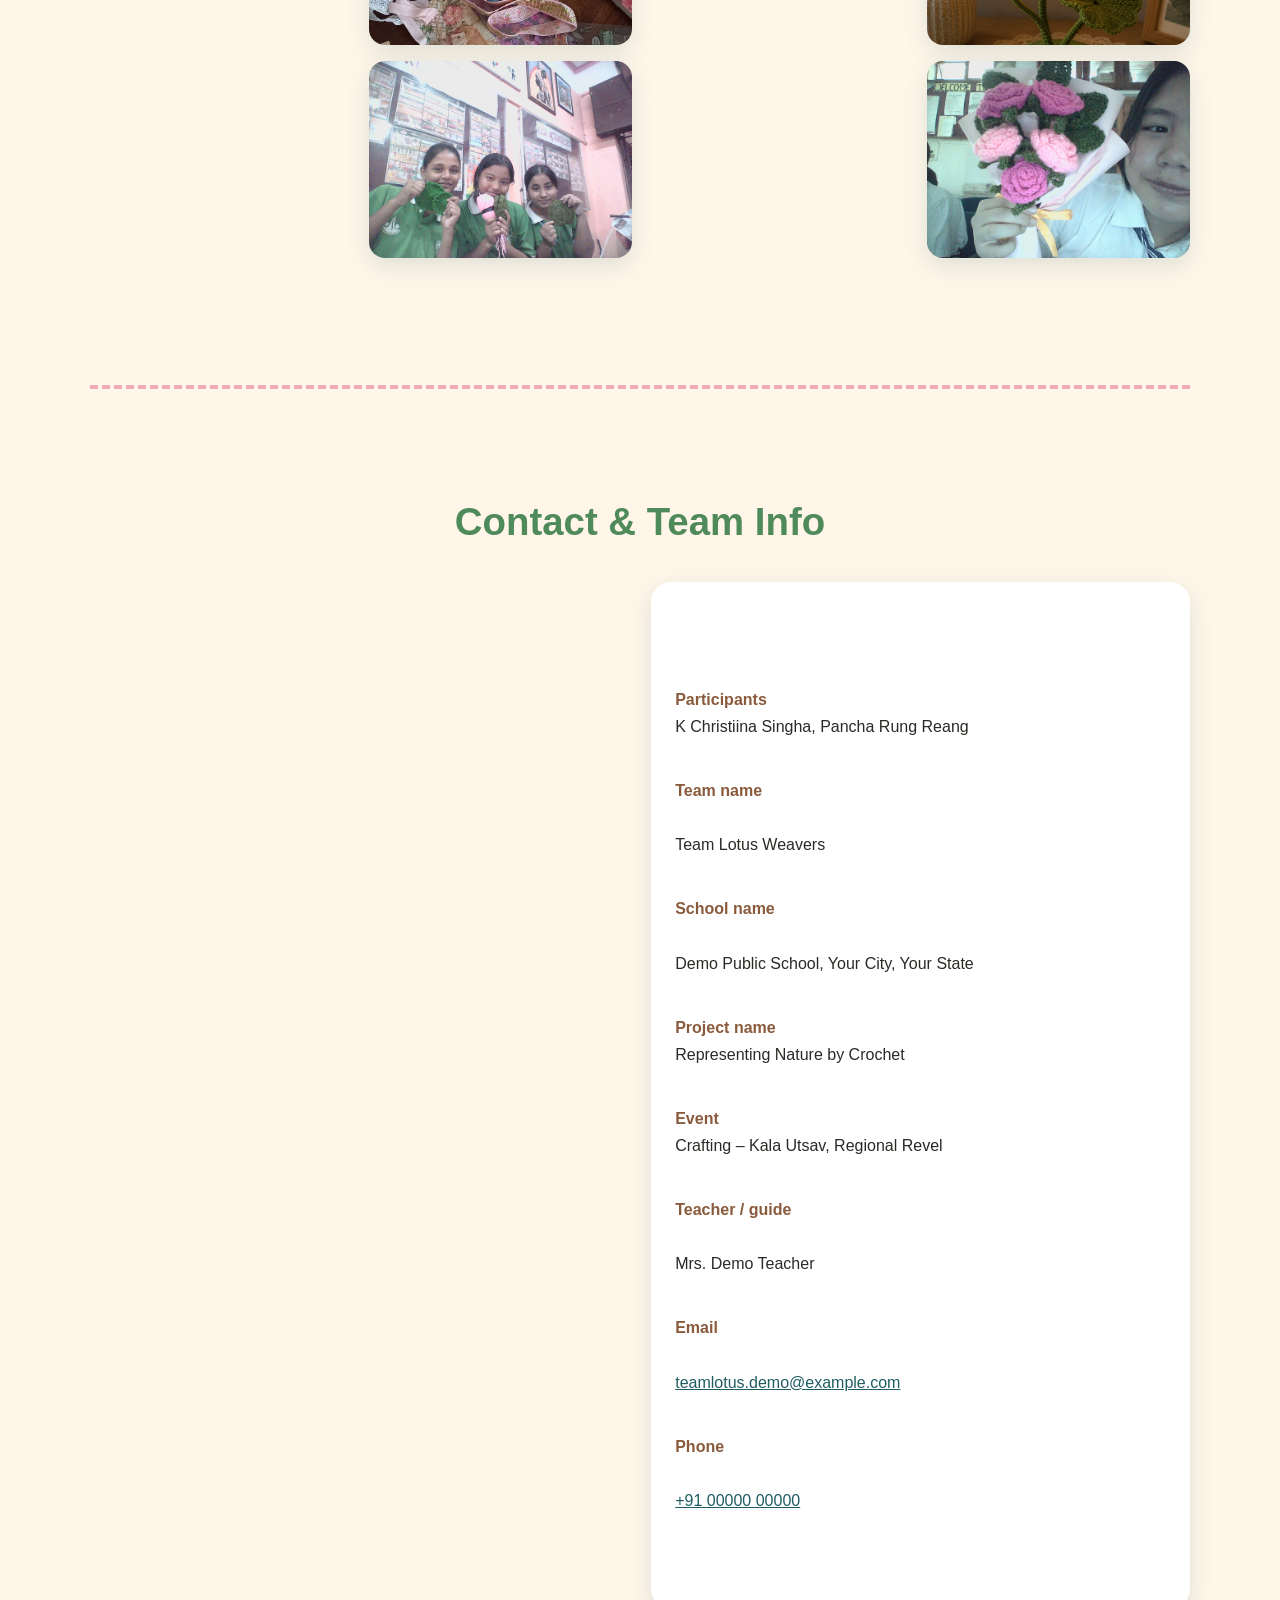
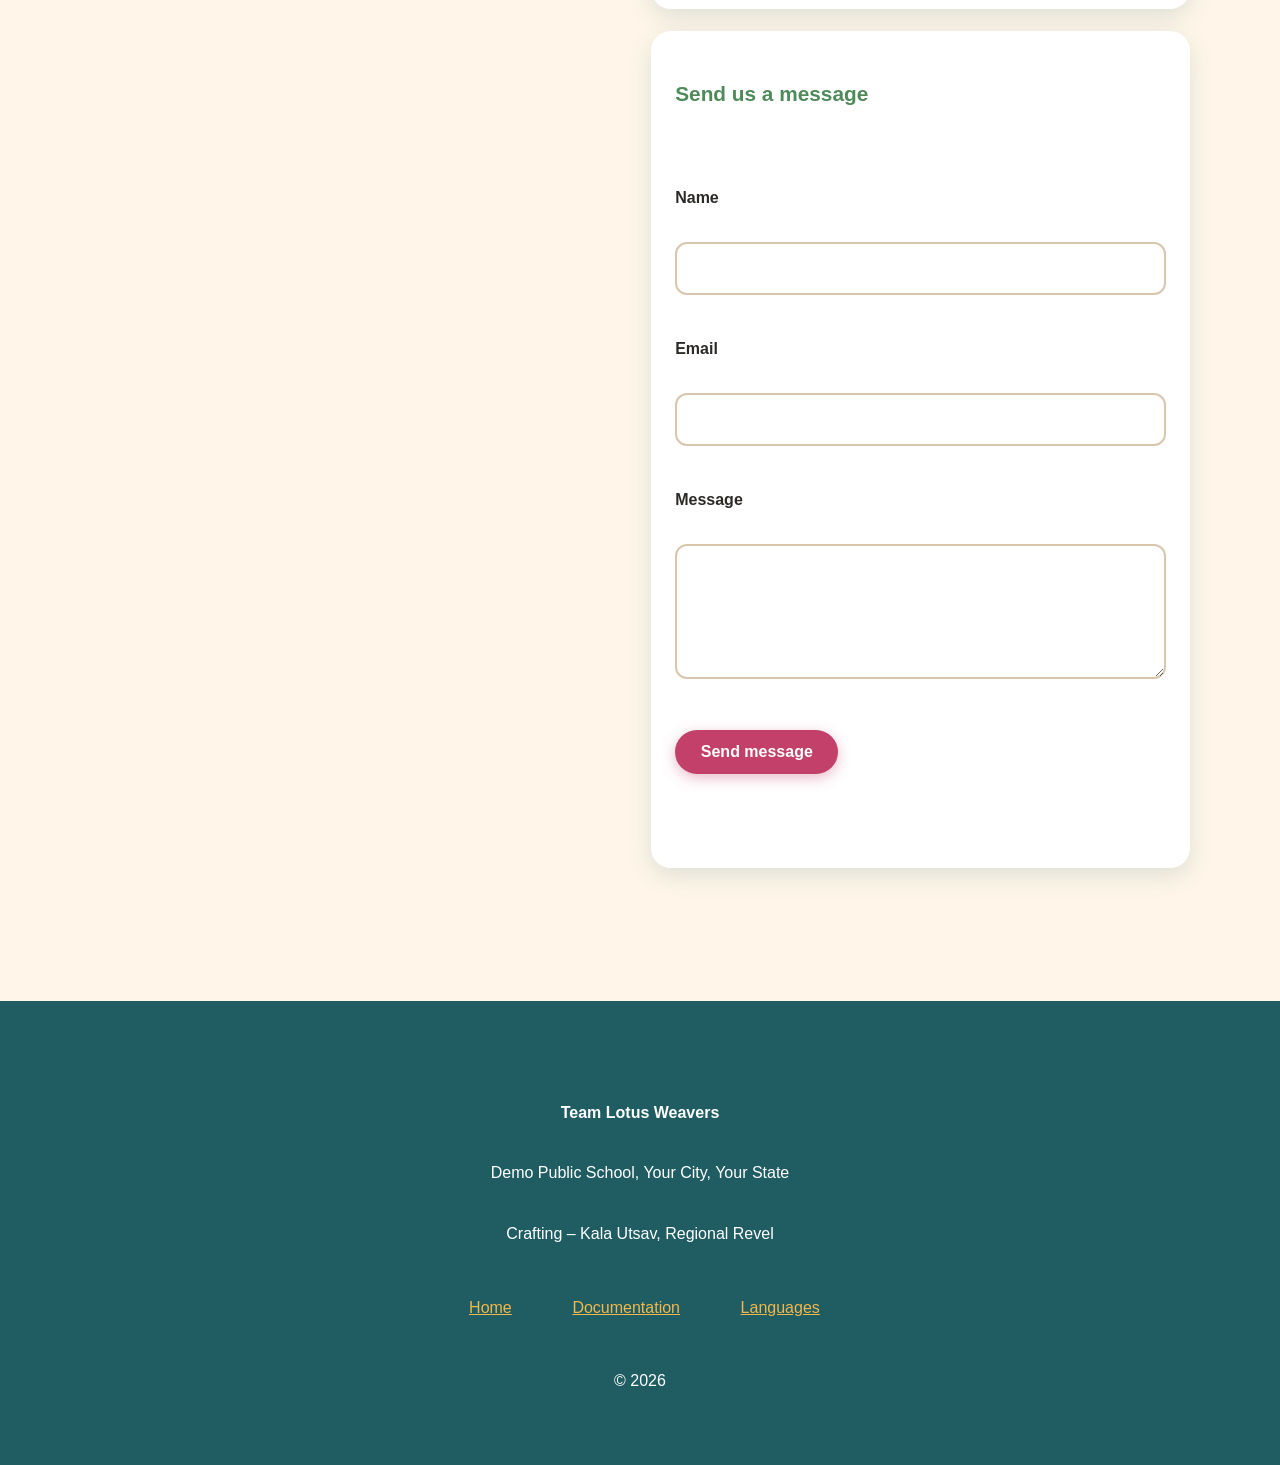
==== commit f301a49c: "Update index.html" ====
--- a/index.html
+++ b/index.html
@@ -19,228 +19,228 @@
 
 <!-- ================= NAVBAR (same on every page) ================= -->
 <header class="site-header">
-  <nav class="nav container" aria-label="Main">
-    <a class="brand" href="index.html">Crafting – Kala Utsav, Regional Revel</a>
-    <button class="nav-toggle" aria-label="Toggle menu" aria-expanded="false">&#9776;</button>
-    <ul class="nav-links">
-      <li><a href="index.html" aria-current="page">Home</a></li>
-      <li><a href="documentation.html">Documentation</a></li>
-      <li><a href="languages.html">Languages</a></li>
-    </ul>
-  </nav>
+  <nav class="nav container" aria-label="Main">
+    <a class="brand" href="index.html">Crafting – Kala Utsav, Regional Revel</a>
+    <button class="nav-toggle" aria-label="Toggle menu" aria-expanded="false">&#9776;</button>
+    <ul class="nav-links">
+      <li><a href="index.html" aria-current="page">Home</a></li>
+      <li><a href="documentation.html">Documentation</a></li>
+      <li><a href="languages.html">Languages</a></li>
+    </ul>
+  </nav>
 </header>
 
 <main>
 <!-- ================= 1. HERO ================= -->
 <section class="hero" style="padding:4rem 0">
-  <!-- REPLACE IMAGE: put your photo in /images with this same file name -->
-  <img src="images/hero-main.jpg" alt="Crochet lotus wetland with turtle and catfish">
-  <span class="float" style="top:12%;left:8%" aria-hidden="true">🪷</span>
-  <span class="float" style="top:25%;right:10%;animation-delay:-2s" aria-hidden="true">🧶</span>
-  <span class="float" style="bottom:12%;left:15%;animation-delay:-4s" aria-hidden="true">🧶</span>
-  <span class="float" style="bottom:18%;right:8%;animation-delay:-1s" aria-hidden="true">🪷</span>
-  <div class="container">
-    <!-- EDIT: headline and subheading -->
-    <h1>Representing Nature by Crochet</h1>
-    <p>A wetland of crochet lotuses, turtles and catfish, brought to life with physics, robotics, magnetism and light.</p>
-    <div class="btn-row">
-      <a class="btn" href="#about">Explore the Project</a>
-      <a class="btn alt" href="documentation.html">See How We Made It</a>
-    </div>
-  </div>
+  <!-- REPLACE IMAGE: put your photo in /images with this same file name -->
+  <img src="images/hero-main.jpg" alt="Crochet lotus wetland with turtle and catfish">
+  <span class="float" style="top:12%;left:8%" aria-hidden="true">🪷</span>
+  <span class="float" style="top:25%;right:10%;animation-delay:-2s" aria-hidden="true">🧶</span>
+  <span class="float" style="bottom:12%;left:15%;animation-delay:-4s" aria-hidden="true">🧶</span>
+  <span class="float" style="bottom:18%;right:8%;animation-delay:-1s" aria-hidden="true">🪷</span>
+  <div class="container">
+    <!-- EDIT: headline and subheading -->
+    <h1>Representing Nature by Crochet</h1>
+    <p>A wetland of crochet lotuses, turtles and catfish, brought to life with physics, robotics, magnetism and light.</p>
+    <div class="btn-row">
+      <a class="btn" href="#about">Explore the Project</a>
+      <a class="btn alt" href="documentation.html">See How We Made It</a>
+    </div>
+  </div>
 </section>
 
 <!-- ================= 2. ABOUT OUR PROJECT ================= -->
 <section id="about">
-  <div class="container two-col">
-    <div class="reveal">
-      <h2>About Our Project</h2>
-      <p>Our project shows the blend of a beautiful wetland with lotuses amid greenery, including aquatic creatures like the turtle and the catfish. In this traditional craft we have included some physics to make our project eye-catching and unique. We have added more wonders, our so-called robotics, magnetism and lighting, to beautify the wetland.</p>
-    </div>
-    <div class="reveal">
-      <!-- REPLACE IMAGE: put your photo in /images with this same file name -->
-      <img class="round-img" src="images/gallery-4.jpg" alt="Close-up of a crochet lotus" loading="lazy">
-    </div>
-  </div>
+  <div class="container two-col">
+    <div class="reveal">
+      <h2>About Our Project</h2>
+      <p>Our project shows the blend of a beautiful wetland with lotuses amid greenery, including aquatic creatures like the turtle and the catfish. In this traditional craft we have included some physics to make our project eye-catching and unique. We have added more wonders, our so-called robotics, magnetism and lighting, to beautify the wetland.</p>
+    </div>
+    <div class="reveal">
+      <!-- REPLACE IMAGE: put your photo in /images with this same file name -->
+      <img class="round-img" src="images/lotus-closeup.jpg" alt="Close-up of a crochet lotus" loading="lazy">
+    </div>
+  </div>
 </section>
 <hr class="stitch">
 
 <!-- ================= 3. HIGHLIGHTS ================= -->
 <section>
-  <div class="container">
-    <h2 class="center reveal">Highlights</h2>
-    <div class="grid g4">
-      <article class="card reveal">
-        <div class="icon" aria-hidden="true">🪷</div>
-        <h3>Lotus Wetland</h3>
-        <!-- REPLACE IMAGE: put your photo in /images with this same file name -->
-        <img src="images/gallery-4.jpg" alt="Crochet lotus wetland" loading="lazy">
-      </article>
-      <article class="card reveal">
-        <div class="icon" aria-hidden="true">🐢</div>
-        <h3>Turtle &amp; Catfish</h3>
-        <!-- REPLACE IMAGE: put your photo in /images with this same file name -->
-        <img src="images/turtle.jpg" alt="Crochet turtle" loading="lazy">
-      </article>
-      <article class="card reveal">
-        <div class="icon" aria-hidden="true">💡</div>
-        <h3>Robotics, Magnetism &amp; Light</h3>
-        <!-- REPLACE IMAGE: put your photo in /images with this same file name -->
-        <img src="images/lights-robotics.jpg" alt="Lights and robotics inside the crochet wetland" loading="lazy">
-      </article>
-      <article class="card reveal">
-        <div class="icon" aria-hidden="true">👧</div>
-        <h3>Two Tribal Girls (Meitei &amp; Reang) with a banner representing culture</h3>
-        <!-- REPLACE IMAGE: put your photo in /images with this same file name -->
-        <img src="images/tribal-girls-banner.jpg" alt="Two tribal girls holding a project banner" loading="lazy">
-      </article>
-    </div>
-  </div>
+  <div class="container">
+    <h2 class="center reveal">Highlights</h2>
+    <div class="grid g4">
+      <article class="card reveal">
+        <div class="icon" aria-hidden="true">🪷</div>
+        <h3>Lotus Wetland</h3>
+        <!-- REPLACE IMAGE: put your photo in /images with this same file name -->
+        <img src="images/lotus-closeup.jpg" alt="Crochet lotus wetland" loading="lazy">
+      </article>
+      <article class="card reveal">
+        <div class="icon" aria-hidden="true">🐢</div>
+        <h3>Turtle &amp; Catfish</h3>
+        <!-- REPLACE IMAGE: put your photo in /images with this same file name -->
+        <img src="images/turtle.jpg" alt="Crochet turtle" loading="lazy">
+      </article>
+      <article class="card reveal">
+        <div class="icon" aria-hidden="true">💡</div>
+        <h3>Robotics, Magnetism &amp; Light</h3>
+        <!-- REPLACE IMAGE: put your photo in /images with this same file name -->
+        <img src="images/lights-robotics.jpg" alt="Lights and robotics inside the crochet wetland" loading="lazy">
+      </article>
+      <article class="card reveal">
+        <div class="icon" aria-hidden="true">👧</div>
+        <h3>Two Tribal Girls (Meitei &amp; Reang) with a banner representing culture</h3>
+        <!-- REPLACE IMAGE: put your photo in /images with this same file name -->
+        <img src="images/tribal-girls-banner.jpg" alt="Two tribal girls holding a project banner" loading="lazy">
+      </article>
+    </div>
+  </div>
 </section>
 <hr class="stitch">
 
 <!-- ================= 4. ABOUT CROCHET ================= -->
 <section>
-  <div class="container center reveal">
-    <h2>About Crochet</h2>
-    <blockquote class="quote">“The art of binding crafters and creative artists' dreams with yarn in colours.”</blockquote>
-  </div>
+  <div class="container center reveal">
+    <h2>About Crochet</h2>
+    <blockquote class="quote">“The art of binding crafters and creative artists' dreams with yarn in colours.”</blockquote>
+  </div>
 </section>
 <hr class="stitch">
 
 <!-- ================= 5. FUN FACTS ================= -->
 <section>
-  <div class="container">
-    <h2 class="center reveal">Fun Facts</h2>
-    <div class="grid g3">
-      <div class="card fact reveal"><div class="num"><span class="count" data-target="1">1</span> sec</div><p>Time to make one simple chain</p></div>
-      <div class="card fact reveal"><div class="num"><span class="count" data-target="1" data-prefix="~">~1</span> min</div><p>Time to make a complex chain</p></div>
-      <!-- "Crores" has no digit to count, so the card just fades in -->
-      <div class="card fact reveal"><div class="num">Crores</div><p>Number of chains in this project, all in different designs</p></div>
-    </div>
-    <div class="two-col" style="margin-top:2.5rem">
-      <!-- REPLACE IMAGE: put your photo in /images with this same file name -->
-      <img class="round-img reveal" src="images/tribal-girls-banner.jpg" alt="Meitei and Reang girls holding the project banner" loading="lazy">
-      <p class="reveal">Our project has two tribal girls, one Meitei and one Reang, holding a banner that shows our project, represents the culture and the countless effort that made the dream come true.</p>
-    </div>
-  </div>
+  <div class="container">
+    <h2 class="center reveal">Fun Facts</h2>
+    <div class="grid g3">
+      <div class="card fact reveal"><div class="num"><span class="count" data-target="1">1</span> sec</div><p>Time to make one simple chain</p></div>
+      <div class="card fact reveal"><div class="num"><span class="count" data-target="1" data-prefix="~">~1</span> min</div><p>Time to make a complex chain</p></div>
+      <!-- "Crores" has no digit to count, so the card just fades in -->
+      <div class="card fact reveal"><div class="num">Crores</div><p>Number of chains in this project, all in different designs</p></div>
+    </div>
+    <div class="two-col" style="margin-top:2.5rem">
+      <!-- REPLACE IMAGE: put your photo in /images with this same file name -->
+      <img class="round-img reveal" src="images/tribal-girls-banner.jpg" alt="Meitei and Reang girls holding the project banner" loading="lazy">
+      <p class="reveal">Our project has two tribal girls, one Meitei and one Reang, holding a banner that shows our project, represents the culture and the countless effort that made the dream come true.</p>
+    </div>
+  </div>
 </section>
 <hr class="stitch">
 
 <!-- ================= 6. OUR EXPERIENCE ================= -->
 <section>
-  <div class="container">
-    <h2 class="center reveal">Our Experience</h2>
-    <div class="grid g2">
-      <article class="card reveal">
-        <h3>What We Learned</h3>
-        <ul class="list">
-          <li>New designs and stitches</li>
-          <li>Emotional balance</li>
-          <li>Problem solving</li>
-          <li>Pride and satisfaction on seeing the finished project</li>
-          <li>Amazement at how balls of yarn became a tangible creation</li>
-        </ul>
-        <p>We learned crochet in Class 8 and made thousands of hair accessories, bouquets and keychains. Our quarrels with friends were solved through crochet, teaching us problem solving.</p>
-      </article>
-      <article class="card reveal">
-        <h3>While Making This Project</h3>
-        <ul class="list">
-          <li>Arguments, fun and memories with friends, seniors and teachers</li>
-          <li>It needed patience, hard work and moral values</li>
-          <li>We sacrificed our rest to see it finished</li>
-        </ul>
-      </article>
-    </div>
-  </div>
+  <div class="container">
+    <h2 class="center reveal">Our Experience</h2>
+    <div class="grid g2">
+      <article class="card reveal">
+        <h3>What We Learned</h3>
+        <ul class="list">
+          <li>New designs and stitches</li>
+          <li>Emotional balance</li>
+          <li>Problem solving</li>
+          <li>Pride and satisfaction on seeing the finished project</li>
+          <li>Amazement at how balls of yarn became a tangible creation</li>
+        </ul>
+        <p>We learned crochet in Class 8 and made thousands of hair accessories, bouquets and keychains. Our quarrels with friends were solved through crochet, teaching us problem solving.</p>
+      </article>
+      <article class="card reveal">
+        <h3>While Making This Project</h3>
+        <ul class="list">
+          <li>Arguments, fun and memories with friends, seniors and teachers</li>
+          <li>It needed patience, hard work and moral values</li>
+          <li>We sacrificed our rest to see it finished</li>
+        </ul>
+      </article>
+    </div>
+  </div>
 </section>
 <hr class="stitch">
 
 <!-- ================= 7. GALLERY (click a photo to enlarge) ================= -->
 <section id="gallery">
-  <div class="container">
-    <h2 class="center reveal">Gallery</h2>
-    <div class="gallery reveal">
-      <!-- REPLACE IMAGE: put your photo in /images with this same file name -->
-      <a href="images/gallery-1.jpg" data-lightbox><img src="images/gallery-1.jpg" alt="Project gallery photo 1" loading="lazy"></a>
-      <!-- REPLACE IMAGE: put your photo in /images with this same file name -->
-      <a href="images/gallery-2.jpg" data-lightbox><img src="images/gallery-2.jpg" alt="Project gallery photo 2" loading="lazy"></a>
-      <!-- REPLACE IMAGE: put your photo in /images with this same file name -->
-      <a href="images/gallery-3.jpg" data-lightbox><img src="images/gallery-3.jpg" alt="Project gallery photo 3" loading="lazy"></a>
-      <!-- REPLACE IMAGE: put your photo in /images with this same file name -->
-      <a href="images/gallery-4.jpg" data-lightbox><img src="images/gallery-4.jpg" alt="Project gallery photo 4" loading="lazy"></a>
-      <!-- REPLACE IMAGE: put your photo in /images with this same file name -->
-      <a href="images/gallery-5.jpg" data-lightbox><img src="images/gallery-5.jpg" alt="Project gallery photo 5" loading="lazy"></a>
-      <!-- REPLACE IMAGE: put your photo in /images with this same file name -->
-      <a href="images/gallery-6.jpg" data-lightbox><img src="images/gallery-6.jpg" alt="Project gallery photo 6" loading="lazy"></a>
-    </div>
-  </div>
+  <div class="container">
+    <h2 class="center reveal">Gallery</h2>
+    <div class="gallery reveal">
+      <!-- REPLACE IMAGE: put your photo in /images with this same file name -->
+      <a href="images/gallery-1.jpg" data-lightbox><img src="images/gallery-1.jpg" alt="Project gallery photo 1" loading="lazy"></a>
+      <!-- REPLACE IMAGE: put your photo in /images with this same file name -->
+      <a href="images/gallery-2.jpg" data-lightbox><img src="images/gallery-2.jpg" alt="Project gallery photo 2" loading="lazy"></a>
+      <!-- REPLACE IMAGE: put your photo in /images with this same file name -->
+      <a href="images/gallery-3.jpg" data-lightbox><img src="images/gallery-3.jpg" alt="Project gallery photo 3" loading="lazy"></a>
+      <!-- REPLACE IMAGE: put your photo in /images with this same file name -->
+      <a href="images/gallery-4.jpg" data-lightbox><img src="images/gallery-4.jpg" alt="Project gallery photo 4" loading="lazy"></a>
+      <!-- REPLACE IMAGE: put your photo in /images with this same file name -->
+      <a href="images/gallery-5.jpg" data-lightbox><img src="images/gallery-5.jpg" alt="Project gallery photo 5" loading="lazy"></a>
+      <!-- REPLACE IMAGE: put your photo in /images with this same file name -->
+      <a href="images/gallery-6.jpg" data-lightbox><img src="images/gallery-6.jpg" alt="Project gallery photo 6" loading="lazy"></a>
+    </div>
+  </div>
 </section>
 <hr class="stitch">
 
 <!-- ================= 8. CONTACT & TEAM INFO ================= -->
 <section id="contact">
-  <div class="container">
-    <h2 class="center reveal">Contact &amp; Team Info</h2>
-    <div class="grid g2">
-      <div class="card reveal">
-        <dl class="info">
-          <dt>Participants</dt><dd>K Christiina Singha, Pancha Rung Reang</dd>
-          <dt>Team name</dt>
-          <!-- CHANGE THIS: your real team name -->
-          <dd>Team Lotus Weavers</dd>
-          <dt>School name</dt>
-          <!-- CHANGE THIS: your real school name, city and state -->
-          <dd>Demo Public School, Your City, Your State</dd>
-          <dt>Project name</dt><dd>Representing Nature by Crochet</dd>
-          <dt>Event</dt><dd>Crafting – Kala Utsav, Regional Revel</dd>
-          <dt>Teacher / guide</dt>
-          <!-- CHANGE THIS: your real teacher or guide -->
-          <dd>Mrs. Demo Teacher</dd>
-          <dt>Email</dt>
-          <!-- CHANGE THIS: your real email (change both the link and the text) -->
-          <dd><a href="mailto:teamlotus.demo@example.com">teamlotus.demo@example.com</a></dd>
-          <dt>Phone</dt>
-          <!-- CHANGE THIS: your real phone (change both the link and the text) -->
-          <dd><a href="tel:+910000000000">+91 00000 00000</a></dd>
-        </dl>
-      </div>
-      <div class="card reveal">
-        <h3>Send us a message</h3>
-        <div id="form-success" class="success hidden" role="status">Thank you! Your message has been sent. We will reply soon. 🪷</div>
-        <!-- Netlify Forms: works automatically after deploying on Netlify -->
-        <form name="contact" method="POST" action="index.html?sent=1#contact" data-netlify="true" netlify-honeypot="bot-field">
-          <input type="hidden" name="form-name" value="contact">
-          <p class="hidden"><label>Leave this empty: <input name="bot-field"></label></p>
-          <label for="f-name">Name</label>
-          <input id="f-name" name="name" type="text" required>
-          <label for="f-email">Email</label>
-          <input id="f-email" name="email" type="email" required>
-          <label for="f-msg">Message</label>
-          <textarea id="f-msg" name="message" rows="4" required></textarea>
-          <p><button class="btn" type="submit">Send message</button></p>
-        </form>
-      </div>
-    </div>
-  </div>
+  <div class="container">
+    <h2 class="center reveal">Contact &amp; Team Info</h2>
+    <div class="grid g2">
+      <div class="card reveal">
+        <dl class="info">
+          <dt>Participants</dt><dd>K Christiina Singha, Pancha Rung Reang</dd>
+          <dt>Team name</dt>
+          <!-- CHANGE THIS: your real team name -->
+          <dd>Team Lotus Weavers</dd>
+          <dt>School name</dt>
+          <!-- CHANGE THIS: your real school name, city and state -->
+          <dd>Demo Public School, Your City, Your State</dd>
+          <dt>Project name</dt><dd>Representing Nature by Crochet</dd>
+          <dt>Event</dt><dd>Crafting – Kala Utsav, Regional Revel</dd>
+          <dt>Teacher / guide</dt>
+          <!-- CHANGE THIS: your real teacher or guide -->
+          <dd>Mrs. Demo Teacher</dd>
+          <dt>Email</dt>
+          <!-- CHANGE THIS: your real email (change both the link and the text) -->
+          <dd><a href="mailto:teamlotus.demo@example.com">teamlotus.demo@example.com</a></dd>
+          <dt>Phone</dt>
+          <!-- CHANGE THIS: your real phone (change both the link and the text) -->
+          <dd><a href="tel:+910000000000">+91 00000 00000</a></dd>
+        </dl>
+      </div>
+      <div class="card reveal">
+        <h3>Send us a message</h3>
+        <div id="form-success" class="success hidden" role="status">Thank you! Your message has been sent. We will reply soon. 🪷</div>
+        <!-- Netlify Forms: works automatically after deploying on Netlify -->
+        <form name="contact" method="POST" action="index.html?sent=1#contact" data-netlify="true" netlify-honeypot="bot-field">
+          <input type="hidden" name="form-name" value="contact">
+          <p class="hidden"><label>Leave this empty: <input name="bot-field"></label></p>
+          <label for="f-name">Name</label>
+          <input id="f-name" name="name" type="text" required>
+          <label for="f-email">Email</label>
+          <input id="f-email" name="email" type="email" required>
+          <label for="f-msg">Message</label>
+          <textarea id="f-msg" name="message" rows="4" required></textarea>
+          <p><button class="btn" type="submit">Send message</button></p>
+        </form>
+      </div>
+    </div>
+  </div>
 </section>
 </main>
 
 <!-- ================= FOOTER (same on every page) ================= -->
 <footer class="site-footer">
-  <div class="container">
-    <!-- CHANGE THIS: your real team name -->
-    <p><strong>Team Lotus Weavers</strong></p>
-    <!-- CHANGE THIS: your real school name, city and state -->
-    <p>Demo Public School, Your City, Your State</p>
-    <p>Crafting – Kala Utsav, Regional Revel</p>
-    <ul>
-      <li><a href="index.html">Home</a></li>
-      <li><a href="documentation.html">Documentation</a></li>
-      <li><a href="languages.html">Languages</a></li>
-    </ul>
-    <p>© 2026</p>
-  </div>
+  <div class="container">
+    <!-- CHANGE THIS: your real team name -->
+    <p><strong>Team Lotus Weavers</strong></p>
+    <!-- CHANGE THIS: your real school name, city and state -->
+    <p>Demo Public School, Your City, Your State</p>
+    <p>Crafting – Kala Utsav, Regional Revel</p>
+    <ul>
+      <li><a href="index.html">Home</a></li>
+      <li><a href="documentation.html">Documentation</a></li>
+      <li><a href="languages.html">Languages</a></li>
+    </ul>
+    <p>© 2026</p>
+  </div>
 </footer>
 
 <script src="js/main.js"></script>
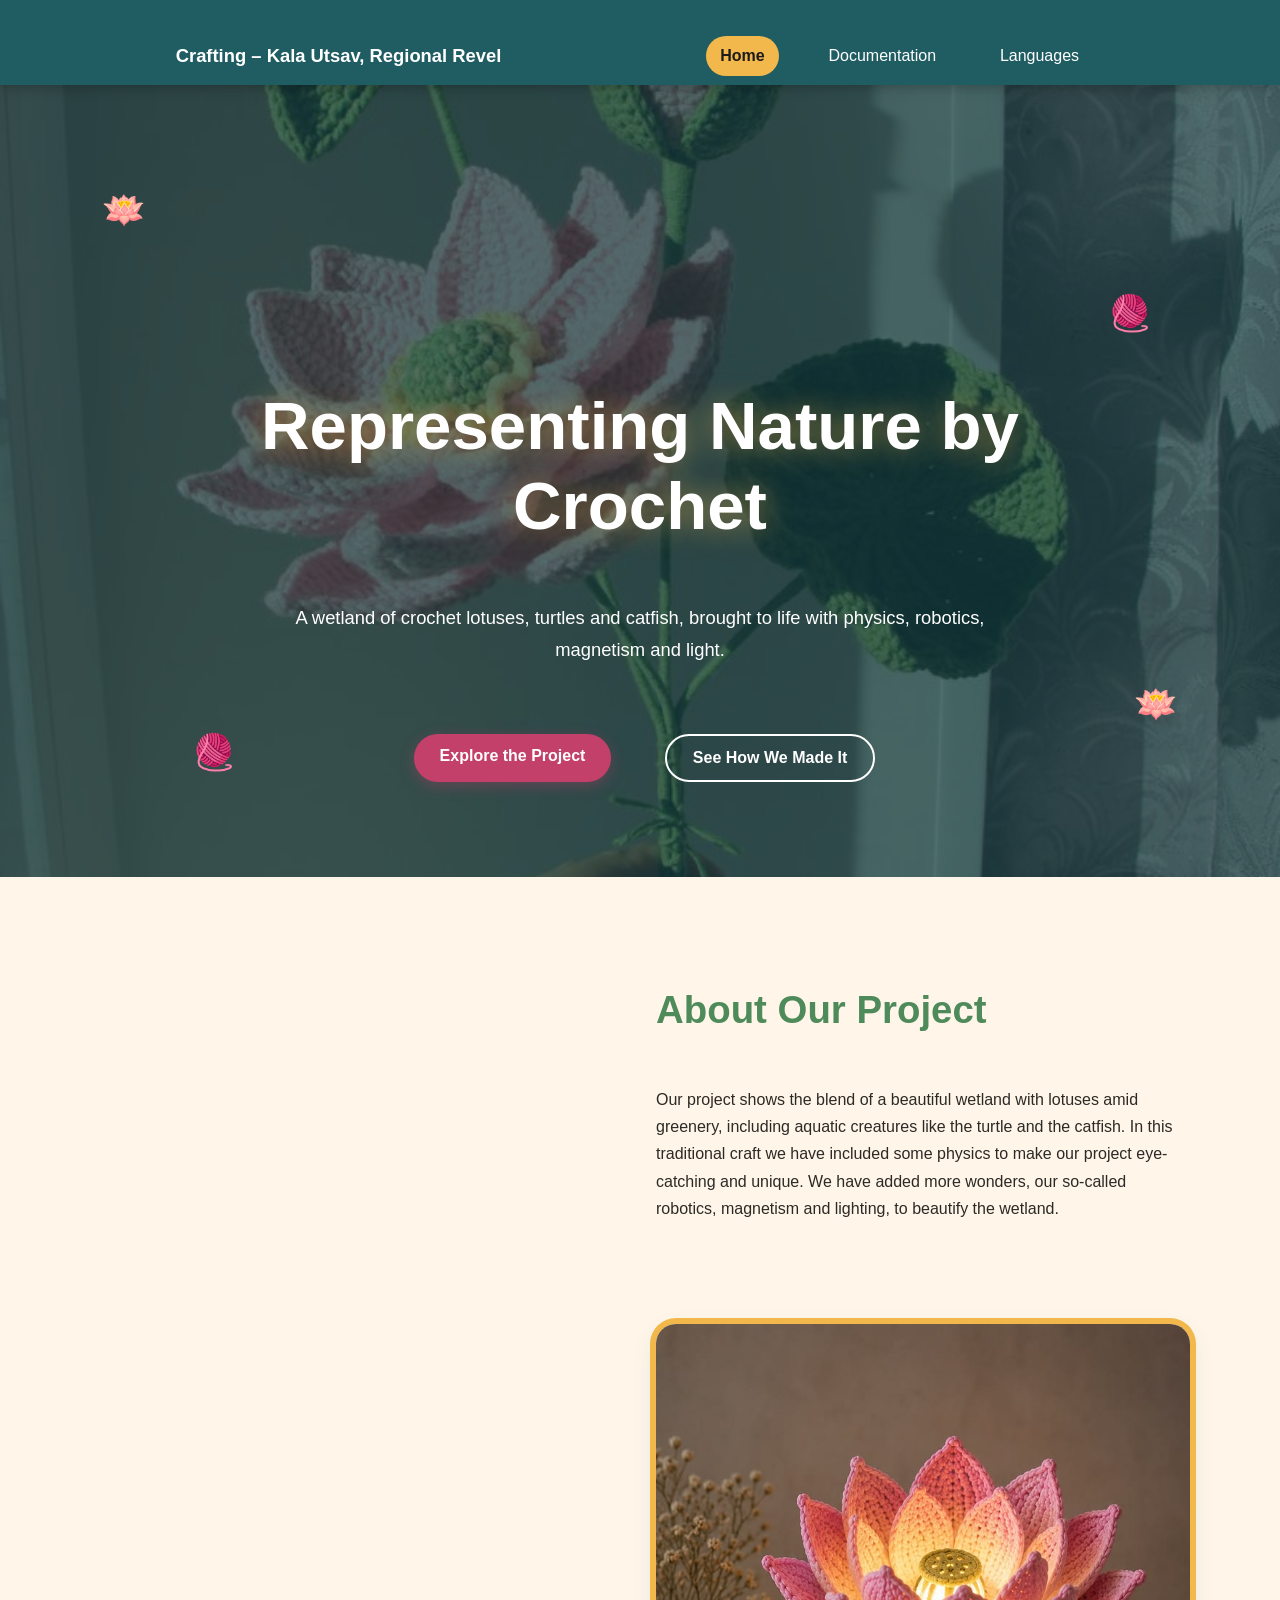
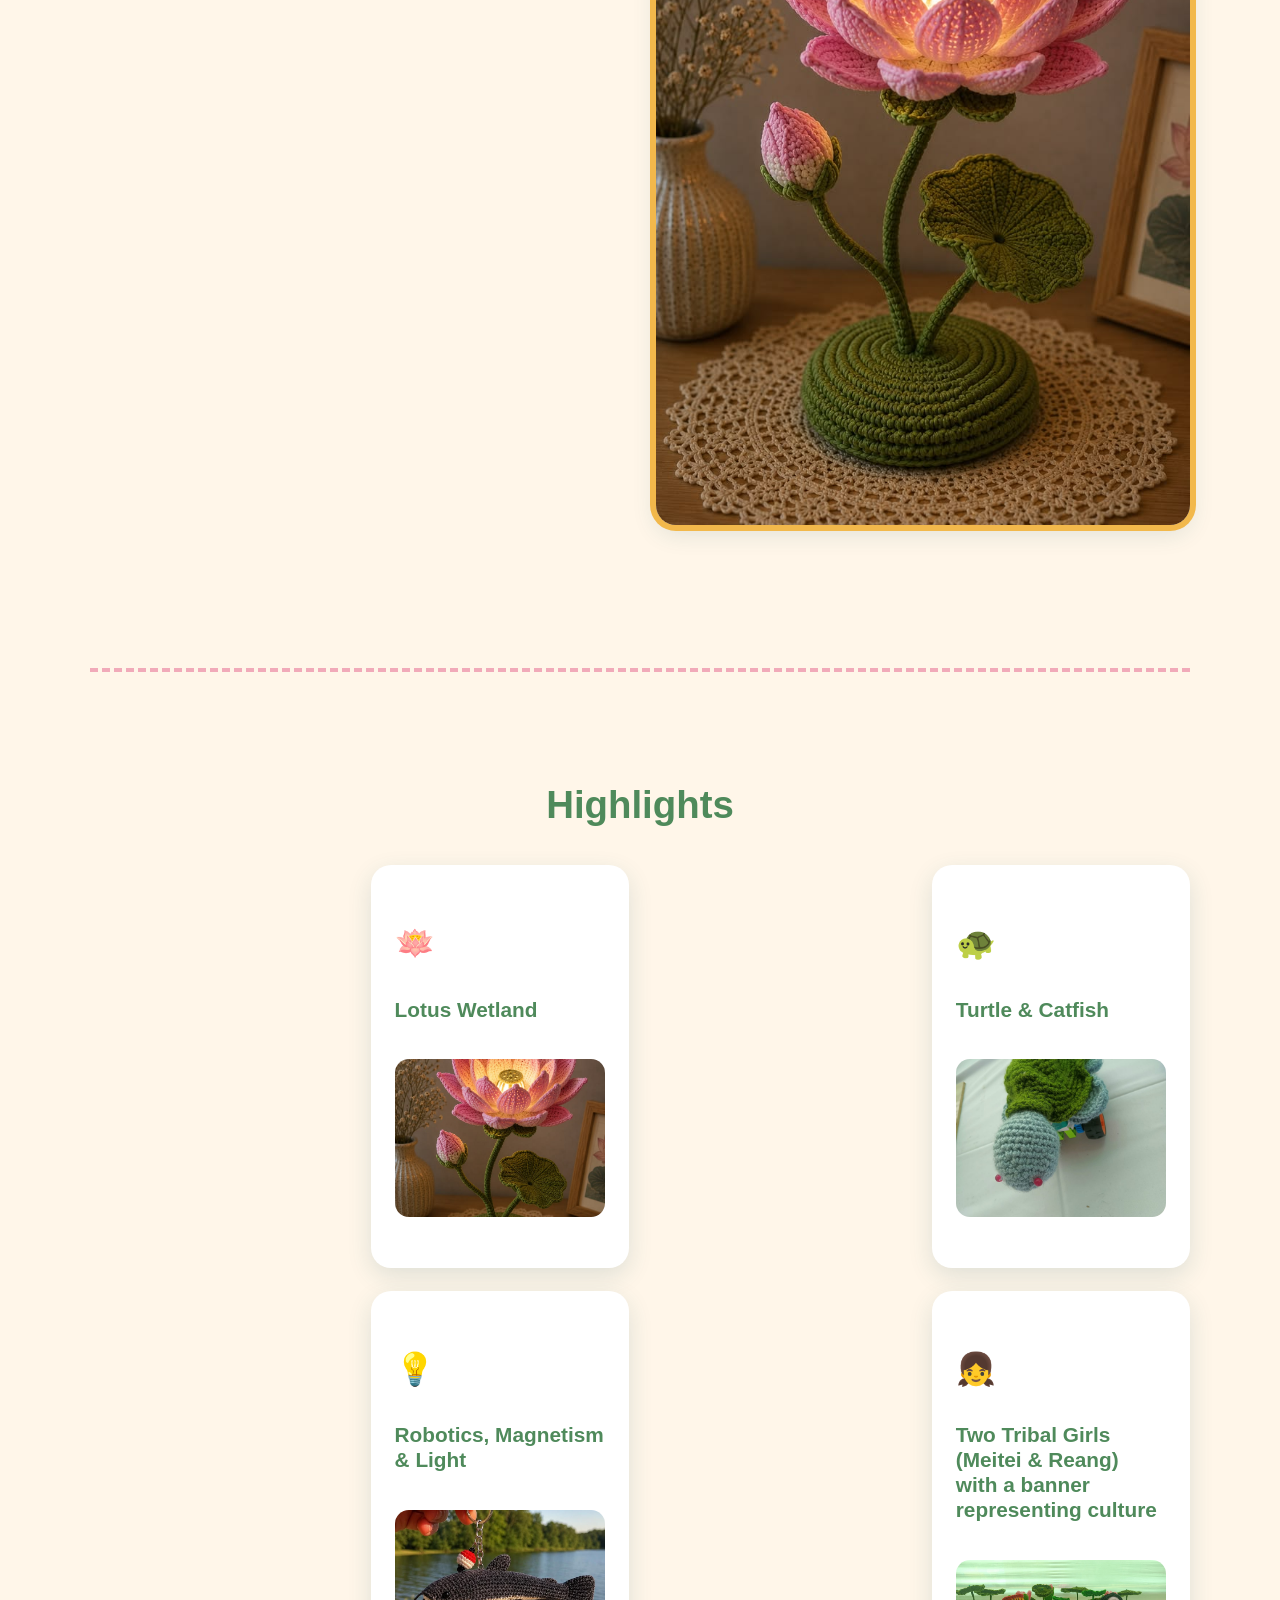
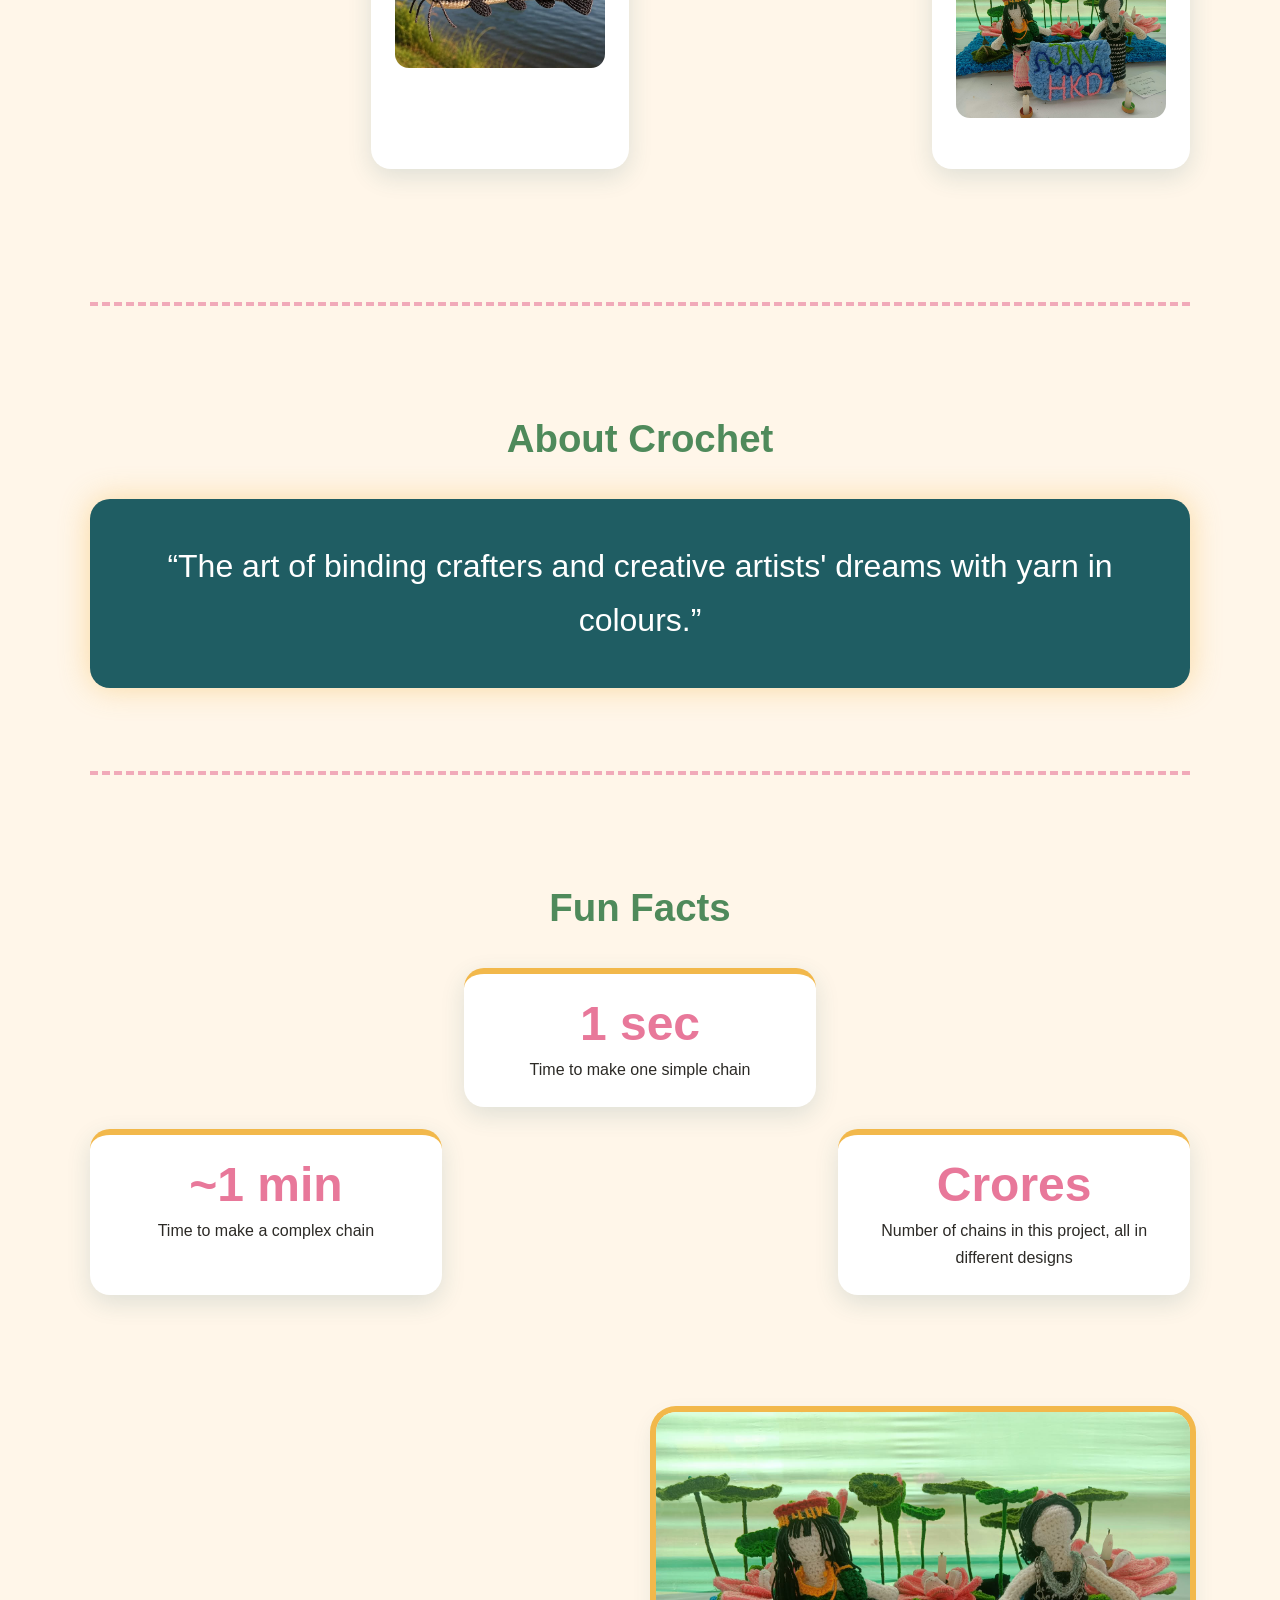
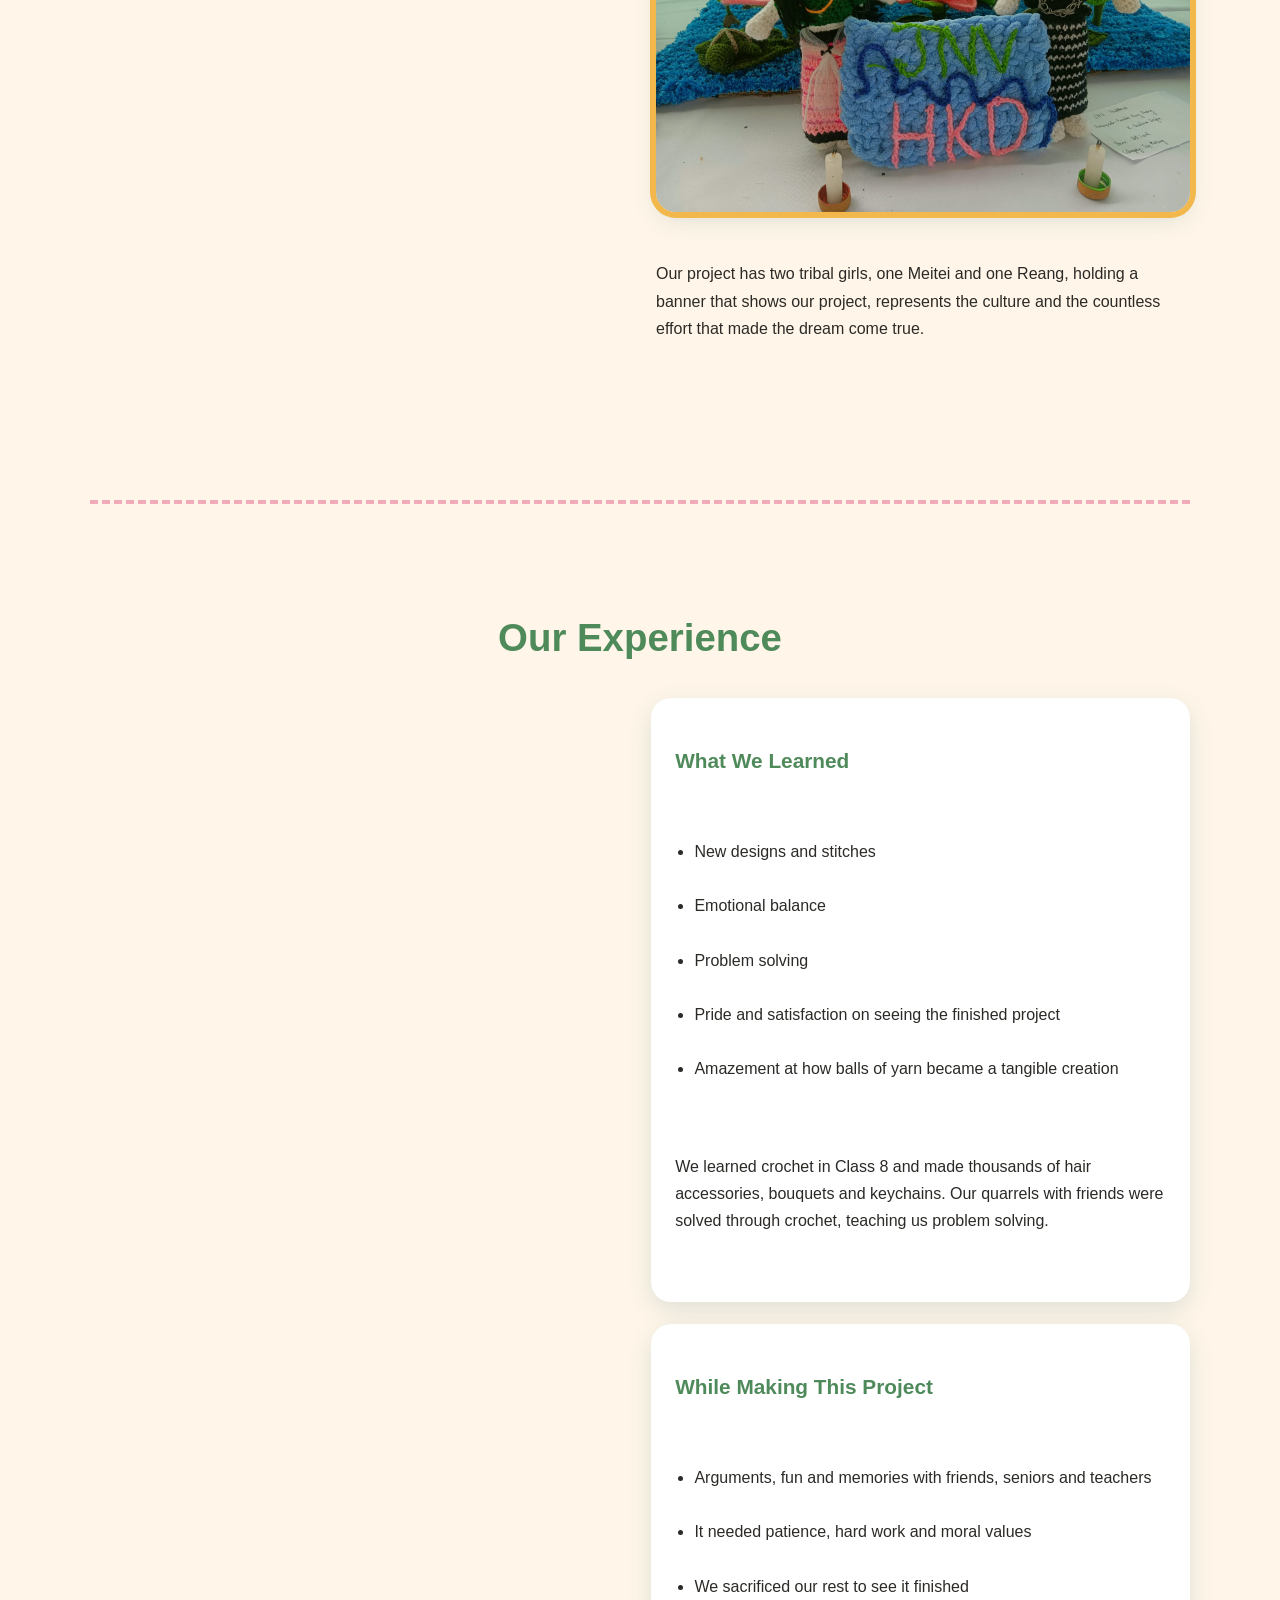
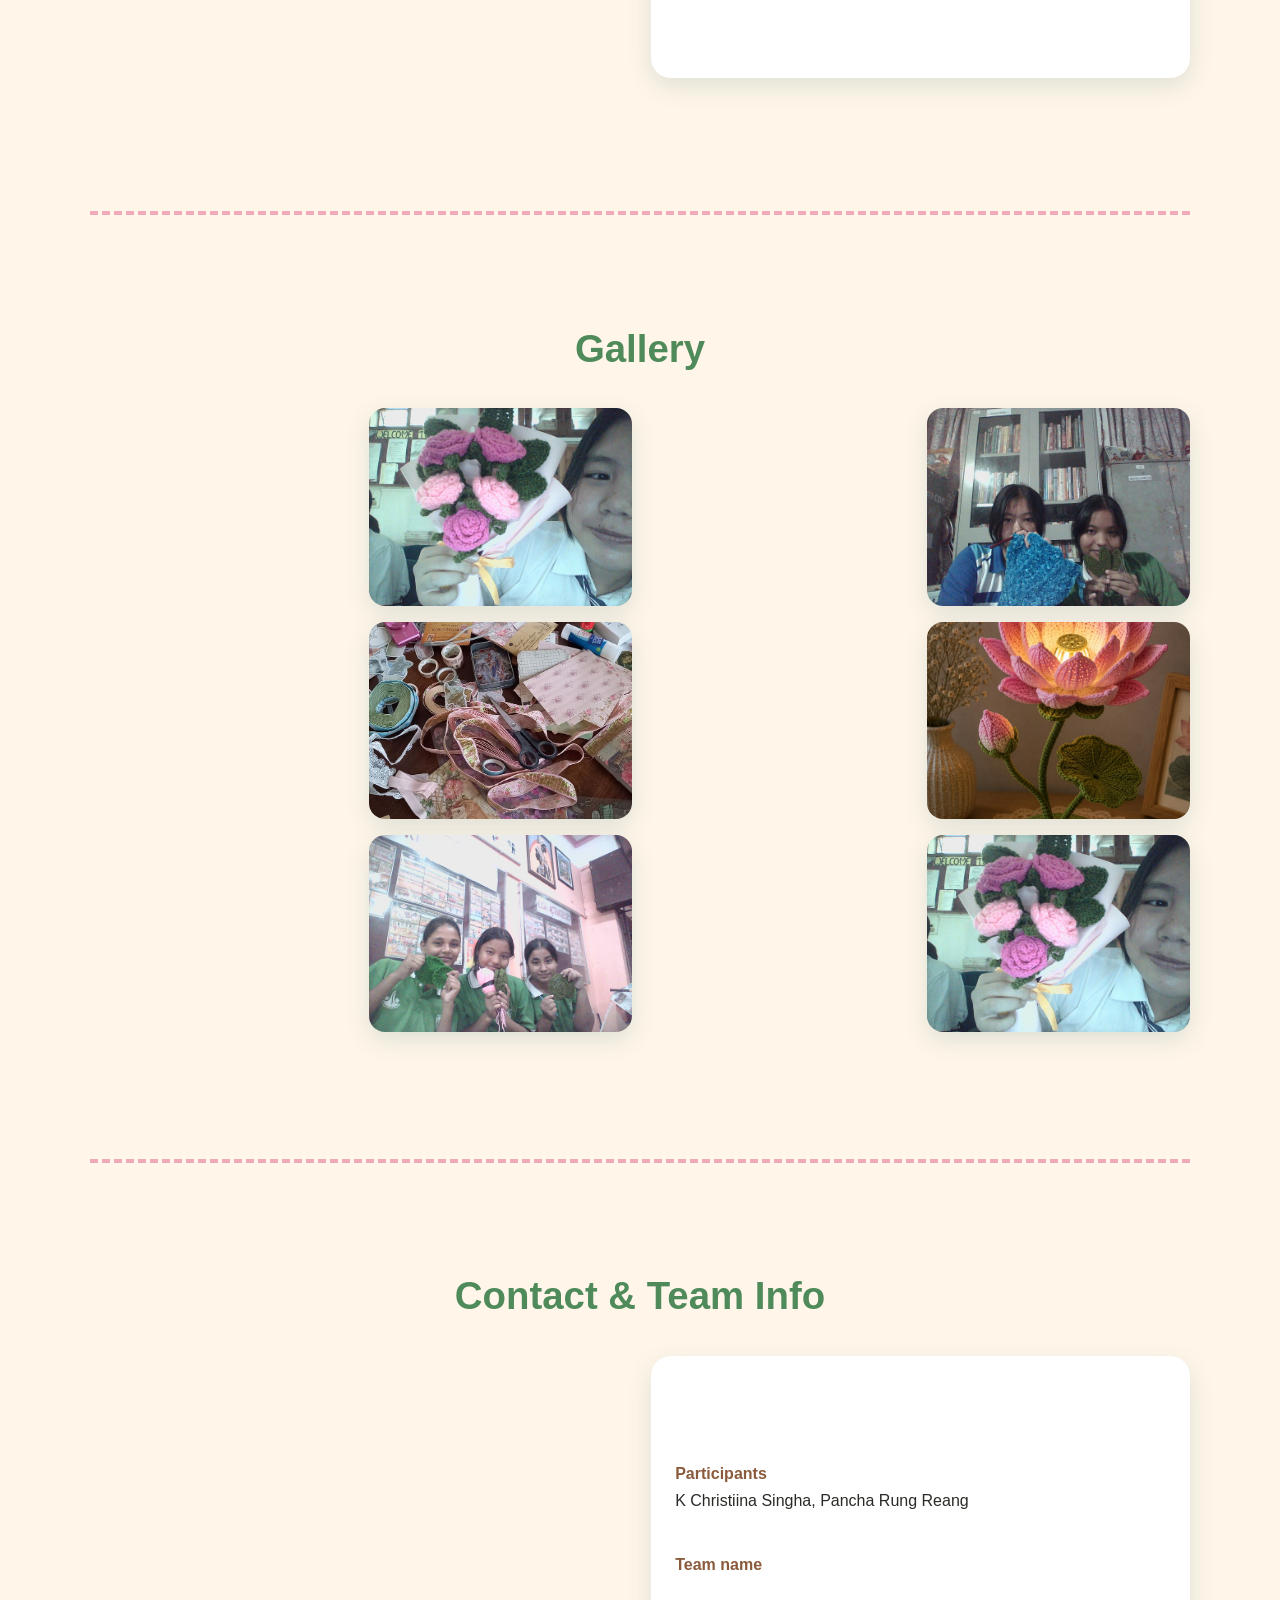
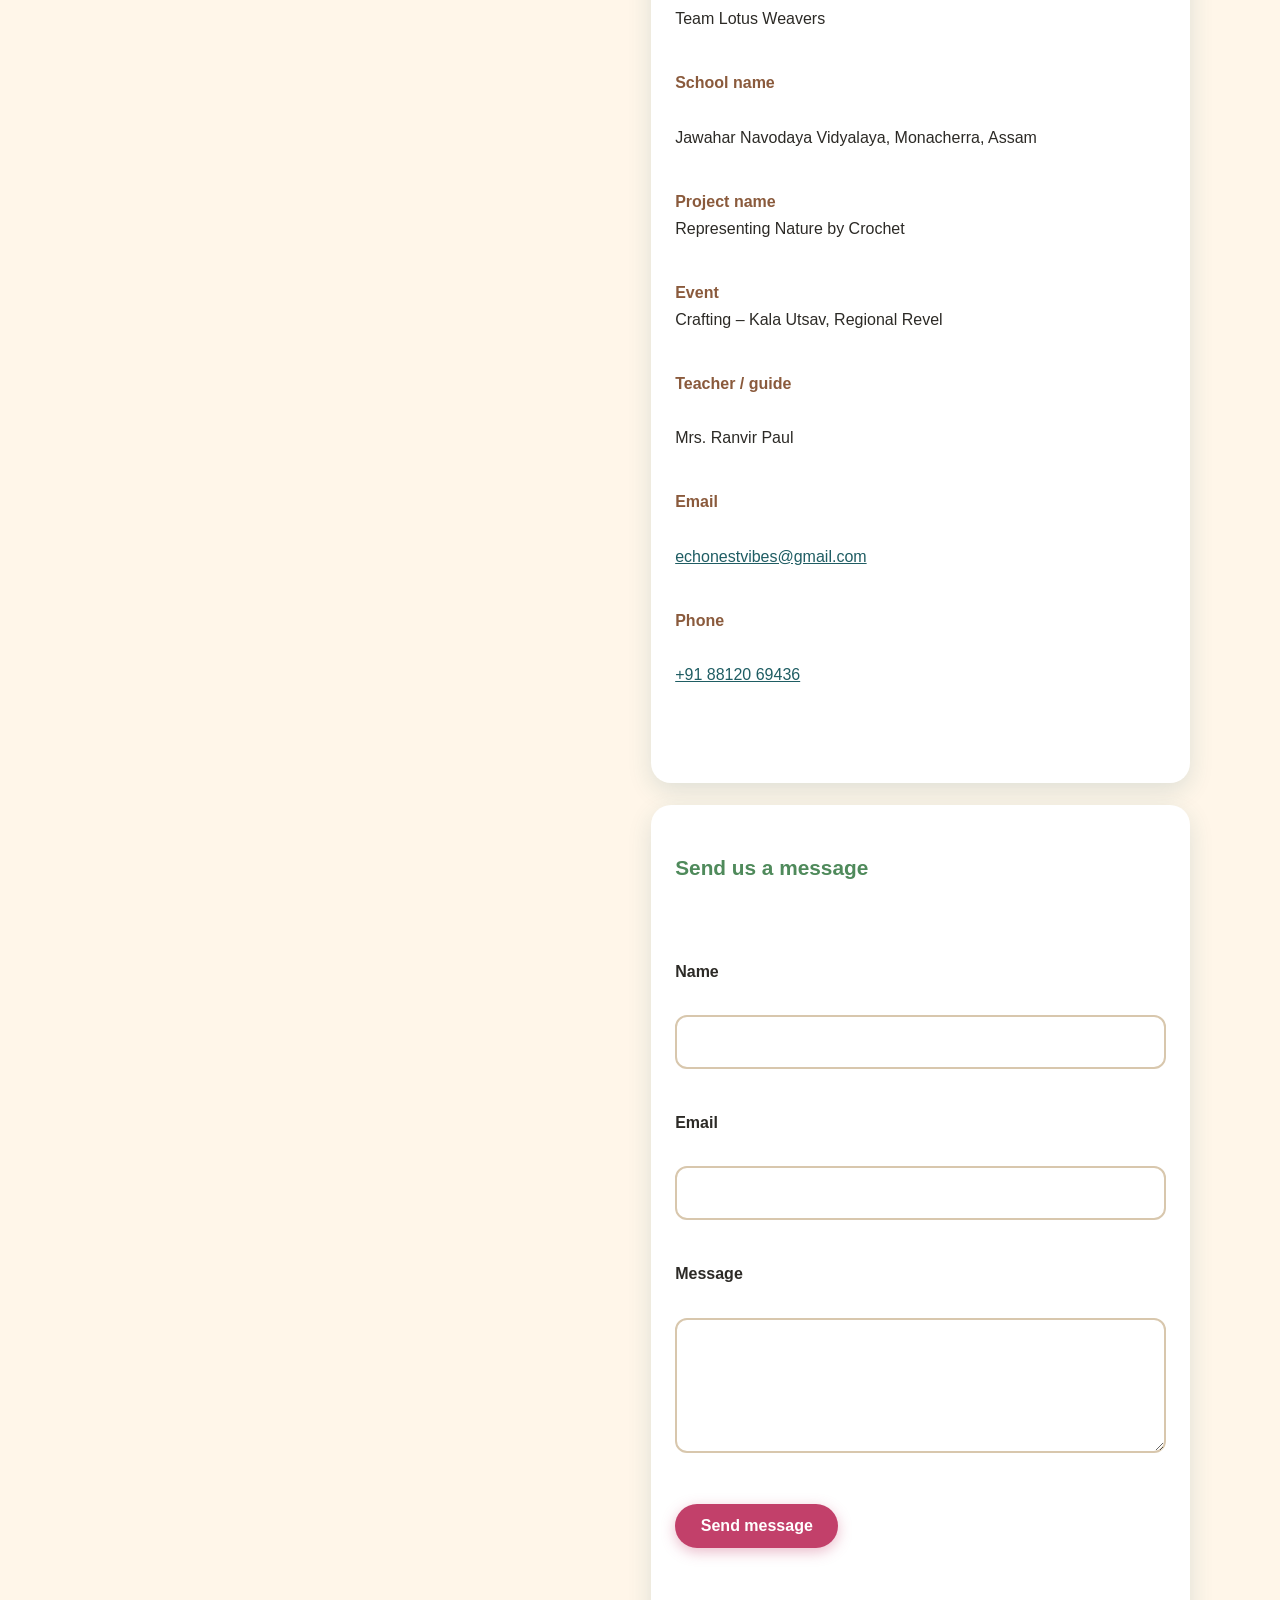
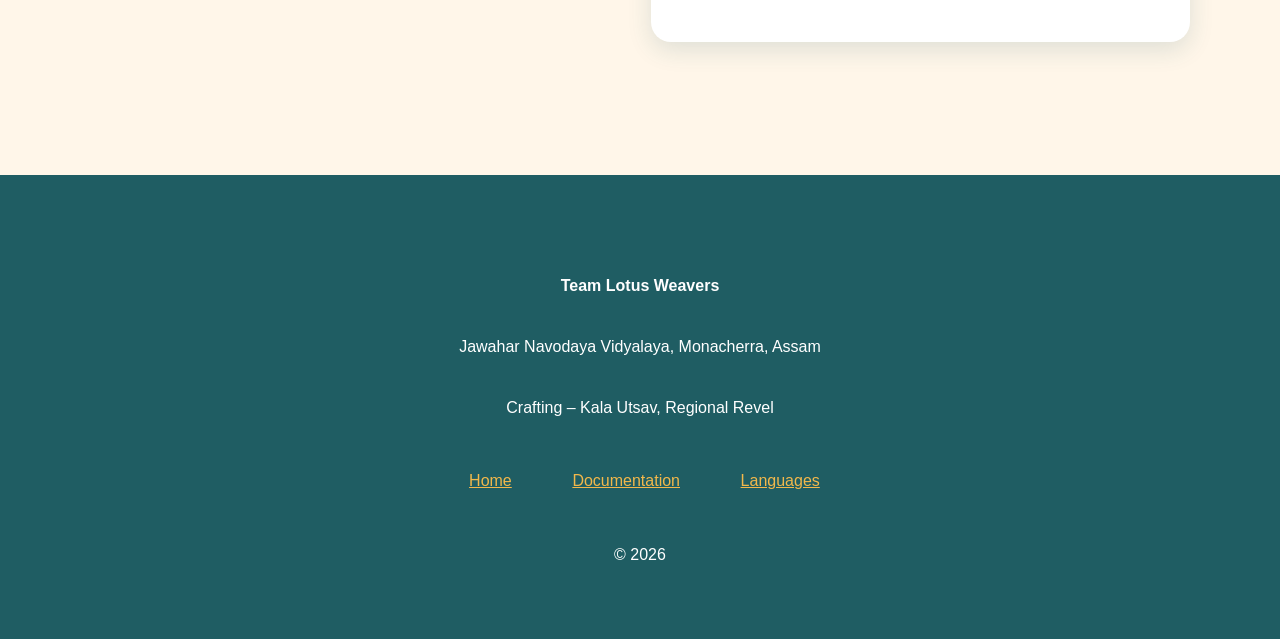
==== commit 64bc418f: "Update index.html" ====
--- a/index.html
+++ b/index.html
@@ -191,18 +191,18 @@
           <dd>Team Lotus Weavers</dd>
           <dt>School name</dt>
           <!-- CHANGE THIS: your real school name, city and state -->
-          <dd>Demo Public School, Your City, Your State</dd>
+          <dd>Jawahar Navodaya Vidyalaya, Monacherra, Assam</dd>
           <dt>Project name</dt><dd>Representing Nature by Crochet</dd>
           <dt>Event</dt><dd>Crafting – Kala Utsav, Regional Revel</dd>
           <dt>Teacher / guide</dt>
           <!-- CHANGE THIS: your real teacher or guide -->
-          <dd>Mrs. Demo Teacher</dd>
+          <dd>Mrs. Ranvir Paul</dd>
           <dt>Email</dt>
           <!-- CHANGE THIS: your real email (change both the link and the text) -->
-          <dd><a href="mailto:teamlotus.demo@example.com">teamlotus.demo@example.com</a></dd>
+          <dd><a href="mailto:echonestvibes@gmail.com">echonestvibes@gmail.com</a></dd>
           <dt>Phone</dt>
           <!-- CHANGE THIS: your real phone (change both the link and the text) -->
-          <dd><a href="tel:+910000000000">+91 00000 00000</a></dd>
+          <dd><a href="tel:+918812069436">+91 88120 69436</a></dd>
         </dl>
       </div>
       <div class="card reveal">
@@ -232,7 +232,7 @@
     <!-- CHANGE THIS: your real team name -->
     <p><strong>Team Lotus Weavers</strong></p>
     <!-- CHANGE THIS: your real school name, city and state -->
-    <p>Demo Public School, Your City, Your State</p>
+    <p>Jawahar Navodaya Vidyalaya, Monacherra, Assam</p>
     <p>Crafting – Kala Utsav, Regional Revel</p>
     <ul>
       <li><a href="index.html">Home</a></li>
